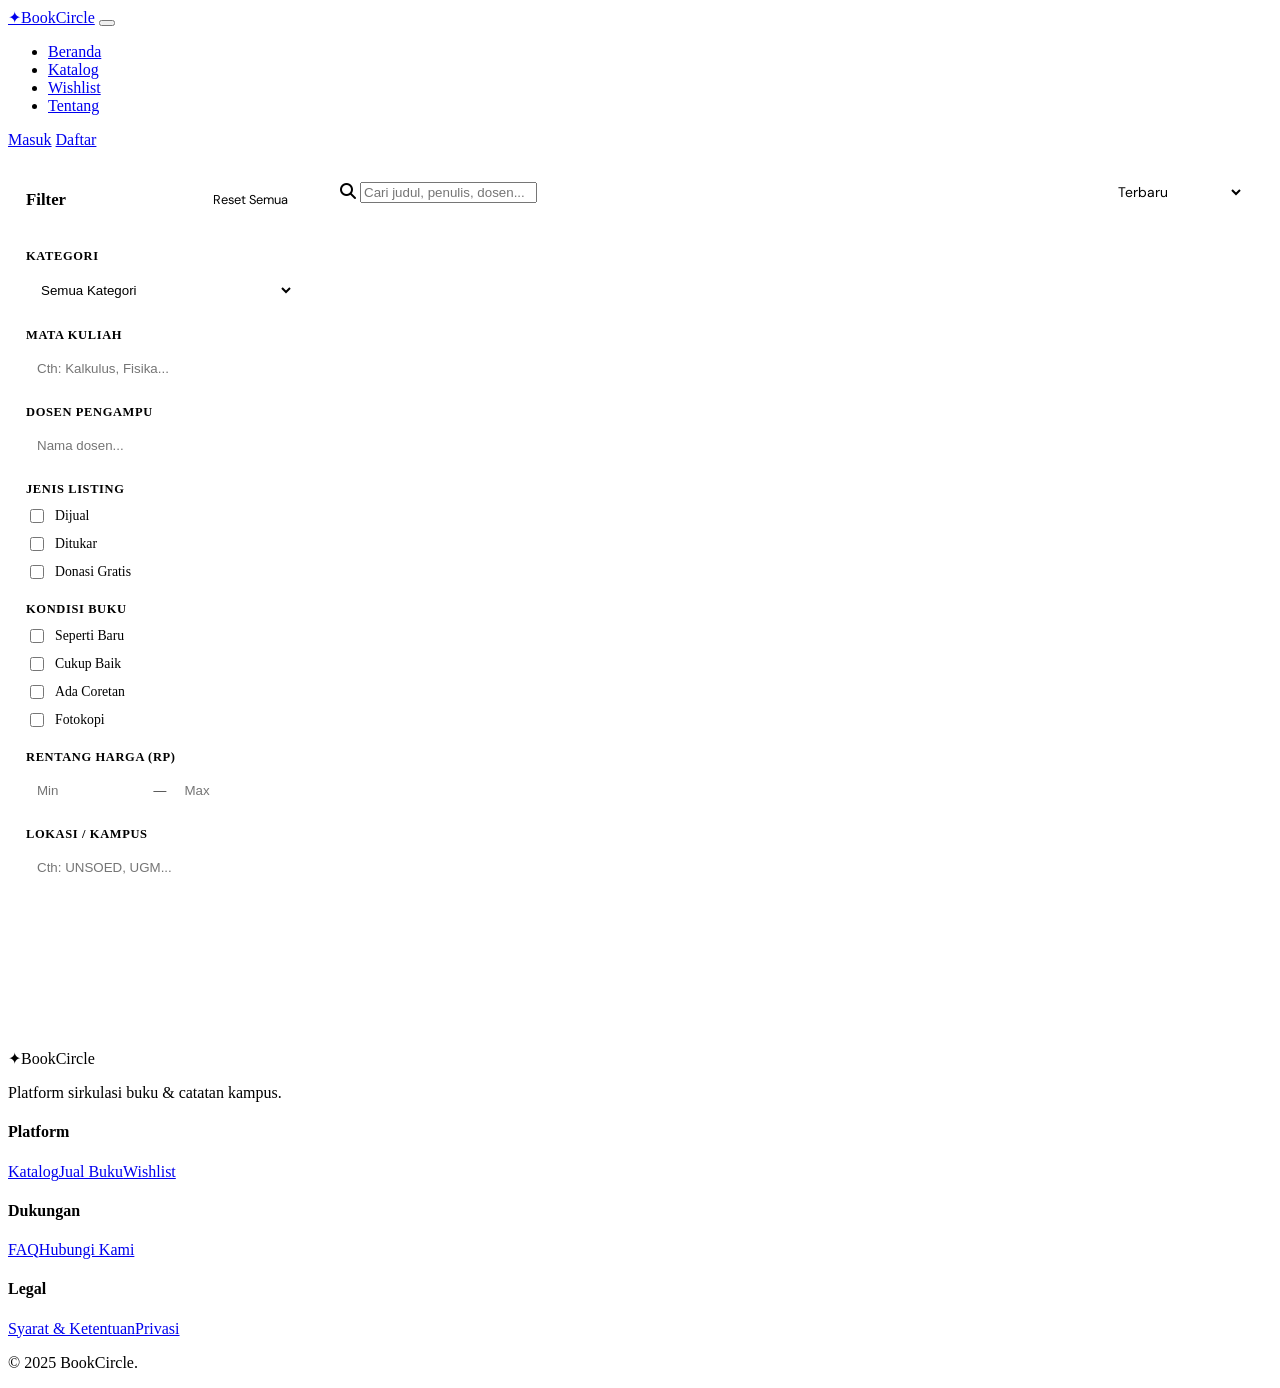
==== pages/catalog.html @ f992b69c "change to BookCircle" ====
<!DOCTYPE html>
    <html lang="id">
    <head>
    <meta charset="UTF-8"/>
    <meta name="viewport" content="width=device-width, initial-scale=1.0"/>
    <title>Katalog Buku — BookCircle</title>
    <link rel="stylesheet" href="../css/global.css"/>
    <link href="https://fonts.googleapis.com/css2?family=Playfair+Display:ital,wght@0,400;0,700;0,900;1,400&family=DM+Sans:opsz,wght@9..40,300;9..40,400;9..40,500;9..40,600&display=swap" rel="stylesheet"/>
    <link rel="stylesheet" href="https://cdnjs.cloudflare.com/ajax/libs/font-awesome/6.5.0/css/all.min.css"/>
    <style>
        .catalog-layout{display:flex;padding-top:var(--nav-h);min-height:100vh}
        .filter-col{
        width:268px;min-width:268px;
        background:var(--snow);border-right:1.5px solid var(--border);
        padding:24px 18px;position:sticky;top:var(--nav-h);
        height:calc(100vh - var(--nav-h));overflow-y:auto;
        transition:var(--ease);
        }
        .filter-col::-webkit-scrollbar{width:4px}
        .filter-col::-webkit-scrollbar-thumb{background:var(--almond-md);border-radius:2px}
        .fh{display:flex;justify-content:space-between;align-items:center;margin-bottom:22px}
        .fh h3{font-size:1.05rem}
        .fh button{font-size:.8rem;color:var(--taupe);background:none;border:none;cursor:pointer;font-family:'DM Sans',sans-serif}
        .fh button:hover{color:var(--coffee)}
        .fg-filter{margin-bottom:20px}
        .fg-filter>label{display:block;font-size:.78rem;font-weight:700;color:var(--text2);text-transform:uppercase;letter-spacing:.05em;margin-bottom:9px}
        .fg-filter select,.fg-filter input[type=text],.fg-filter input[type=number]{
        width:100%;padding:9px 11px;
        border:1.5px solid var(--border);border-radius:8px;
        background:var(--snow);color:var(--text1);outline:none;transition:var(--ease);
        }
        .fg-filter select:focus,.fg-filter input:focus{border-color:var(--coffee)}
        .chk-list{display:flex;flex-direction:column;gap:8px}
        .chk-list label{
        display:flex;align-items:center;gap:8px;
        font-size:.86rem;color:var(--text2);cursor:pointer;
        }
        .chk-list input[type=checkbox]{accent-color:var(--coffee);width:14px;height:14px}
        .price-row{display:flex;gap:7px;align-items:center}
        .price-row input{flex:1}
        .price-row span{color:var(--taupe);font-size:.8rem}

        .catalog-main{flex:1;padding:24px 28px 60px}
        .topbar{display:flex;gap:10px;align-items:center;margin-bottom:18px;flex-wrap:wrap}
        .topbar .searchbar{flex:1;min-width:180px}
        .topbar select{
        padding:9px 13px;border:1.5px solid var(--border);border-radius:9px;
        background:var(--snow);font-family:'DM Sans',sans-serif;font-size:.87rem;
        color:var(--text1);cursor:pointer;outline:none;
        }
        .filter-toggle-btn{
        display:none;padding:9px 14px;border:1.5px solid var(--border);
        border-radius:9px;background:var(--snow);cursor:pointer;color:var(--coffee);
        font-size:.88rem;font-family:'DM Sans',sans-serif;display:none;align-items:center;gap:6px;
        }
        .res-info{font-size:.83rem;color:var(--taupe);margin-bottom:14px}
        .pagination{display:flex;justify-content:center;gap:6px;margin-top:36px;flex-wrap:wrap}
        .pagination button{
        width:36px;height:36px;border-radius:7px;
        border:1.5px solid var(--border);background:var(--snow);
        color:var(--text2);cursor:pointer;font-size:.88rem;transition:var(--ease);
        font-family:'DM Sans',sans-serif;
        }
        .pagination button.active,.pagination button:hover{background:var(--coffee);color:var(--snow);border-color:var(--coffee)}

        @media(max-width:900px){
        .filter-col{
            display:none;position:fixed;z-index:800;top:var(--nav-h);
            height:calc(100vh - var(--nav-h));box-shadow:var(--sh-xl);
        }
        .filter-col.open{display:block}
        .filter-toggle-btn{display:flex!important}
        .catalog-main{padding:16px}
        }
    </style>
    </head>
    <body>
    <nav class="navbar" id="navbar">
    <div class="nav-inner">
        <a class="nav-logo" href="../index.html"><span class="logo-star">✦</span>BookCircle</a>
        <button class="hamburger" id="hamburger"><span></span><span></span><span></span></button>
        <ul class="nav-links" id="navLinks">
        <li><a href="../index.html">Beranda</a></li>
        <li><a href="catalog.html" class="active">Katalog</a></li>
        <li><a href="wishlist.html">Wishlist</a></li>
        <li><a href="about.html">Tentang</a></li>
        </ul>
        <div class="nav-right" id="navRight"></div>
    </div>
    </nav>

    <div class="catalog-layout">
    <!-- FILTER SIDEBAR -->
    <aside class="filter-col" id="filterCol">
        <div class="fh">
        <h3>Filter</h3>
        <button onclick="resetFilters()">Reset Semua</button>
        </div>

        <div class="fg-filter">
        <label>Kategori</label>
        <select id="fCat" onchange="applyFilters()">
            <option value="">Semua Kategori</option>
            <option>Teknik & Sains</option>
            <option>Ekonomi & Bisnis</option>
            <option>Hukum</option>
            <option>Kedokteran</option>
            <option>Bahasa & Sastra</option>
            <option>Catatan Kuliah</option>
            <option>Psikologi</option>
            <option>Pertanian</option>
        </select>
        </div>

        <div class="fg-filter">
        <label>Mata Kuliah</label>
        <input type="text" id="fCourse" placeholder="Cth: Kalkulus, Fisika..." oninput="applyFilters()"/>
        </div>

        <div class="fg-filter">
        <label>Dosen Pengampu</label>
        <input type="text" id="fLecturer" placeholder="Nama dosen..." oninput="applyFilters()"/>
        </div>

        <div class="fg-filter">
        <label>Jenis Listing</label>
        <div class="chk-list">
            <label><input type="checkbox" id="cJual" value="Dijual" onchange="applyFilters()"/> Dijual</label>
            <label><input type="checkbox" id="cTukar" value="Ditukar" onchange="applyFilters()"/> Ditukar</label>
            <label><input type="checkbox" id="cDonasi" value="Donasi" onchange="applyFilters()"/> Donasi Gratis</label>
        </div>
        </div>

        <div class="fg-filter">
        <label>Kondisi Buku</label>
        <div class="chk-list">
            <label><input type="checkbox" id="cBaru" value="Seperti Baru" onchange="applyFilters()"/> Seperti Baru</label>
            <label><input type="checkbox" id="cBaik" value="Cukup Baik" onchange="applyFilters()"/> Cukup Baik</label>
            <label><input type="checkbox" id="cCoretan" value="Ada Coretan" onchange="applyFilters()"/> Ada Coretan</label>
            <label><input type="checkbox" id="cFoto" value="Fotokopi" onchange="applyFilters()"/> Fotokopi</label>
        </div>
        </div>

        <div class="fg-filter">
        <label>Rentang Harga (Rp)</label>
        <div class="price-row">
            <input type="number" id="fPMin" placeholder="Min" oninput="applyFilters()"/>
            <span>—</span>
            <input type="number" id="fPMax" placeholder="Max" oninput="applyFilters()"/>
        </div>
        </div>

        <div class="fg-filter">
        <label>Lokasi / Kampus</label>
        <input type="text" id="fLoc" placeholder="Cth: UNSOED, UGM..." oninput="applyFilters()"/>
        </div>
    </aside>

    <!-- MAIN -->
    <main class="catalog-main">
        <div class="topbar">
        <div class="searchbar">
            <i class="fa fa-search"></i>
            <input type="text" id="fSearch" placeholder="Cari judul, penulis, dosen..." oninput="applyFilters()"/>
        </div>
        <select id="fSort" onchange="applyFilters()">
            <option value="newest">Terbaru</option>
            <option value="price-asc">Harga ↑</option>
            <option value="price-desc">Harga ↓</option>
            <option value="condition">Kondisi Terbaik</option>
        </select>
        <button class="filter-toggle-btn" id="filterToggleBtn" onclick="toggleFilter()">
            <i class="fa fa-sliders-h"></i> Filter
        </button>
        </div>
        <div class="res-info" id="resInfo"></div>
        <div class="book-grid" id="bookGrid"></div>
        <div class="pagination" id="pgn"></div>
    </main>
    </div>

    <!-- Footer -->
    <footer class="footer">
    <div class="foot-grid">
        <div class="foot-brand"><div class="nav-logo"><span class="logo-star">✦</span>BookCircle</div><p>Platform sirkulasi buku & catatan kampus.</p></div>
        <div class="foot-col"><h4>Platform</h4><a href="catalog.html">Katalog</a><a href="sell.html">Jual Buku</a><a href="wishlist.html">Wishlist</a></div>
        <div class="foot-col"><h4>Dukungan</h4><a href="#">FAQ</a><a href="#">Hubungi Kami</a></div>
        <div class="foot-col"><h4>Legal</h4><a href="#">Syarat & Ketentuan</a><a href="#">Privasi</a></div>
    </div>
    <div class="foot-bottom"><p>© 2025 BookCircle.</p></div>
    </footer>

    <script src="../js/data.js"></script>
    <script src="../js/auth.js"></script>
    <script src="../js/main.js"></script>
    <script>
    let filtered = [];
    let curPage = 1;
    const PER = 12;

    function applyFilters() {
        const q       = document.getElementById('fSearch').value.toLowerCase();
        const cat     = document.getElementById('fCat').value;
        const course  = document.getElementById('fCourse').value.toLowerCase();
        const lec     = document.getElementById('fLecturer').value.toLowerCase();
        const loc     = document.getElementById('fLoc').value.toLowerCase();
        const pMin    = parseFloat(document.getElementById('fPMin').value) || 0;
        const pMax    = parseFloat(document.getElementById('fPMax').value) || Infinity;
        const sort    = document.getElementById('fSort').value;

        const chkTypes = ['cJual','cTukar','cDonasi'].filter(id=>document.getElementById(id).checked).map(id=>document.getElementById(id).value);
        const chkConds = ['cBaru','cBaik','cCoretan','cFoto'].filter(id=>document.getElementById(id).checked).map(id=>document.getElementById(id).value);

        const all = getBooksFromStorage();
        filtered = all.filter(b => {
        const matchQ    = !q || [b.title,b.author,b.course,b.lecturer,b.location].some(s=>(s||'').toLowerCase().includes(q));
        const matchCat  = !cat || b.category === cat;
        const matchCourse = !course || (b.course||'').toLowerCase().includes(course);
        const matchLec  = !lec || (b.lecturer||'').toLowerCase().includes(lec);
        const matchLoc  = !loc || (b.location||'').toLowerCase().includes(loc);
        const matchType = !chkTypes.length || chkTypes.includes(b.type);
        const matchCond = !chkConds.length || chkConds.includes(b.condition);
        const matchP    = b.type !== 'Dijual' || (b.price >= pMin && b.price <= pMax);
        return matchQ && matchCat && matchCourse && matchLec && matchLoc && matchType && matchCond && matchP;
        });

        const condOrder = {'Seperti Baru':1,'Cukup Baik':2,'Ada Coretan':3,'Fotokopi':4};
        if (sort==='price-asc') filtered.sort((a,b)=>a.price-b.price);
        else if (sort==='price-desc') filtered.sort((a,b)=>b.price-a.price);
        else if (sort==='condition') filtered.sort((a,b)=>(condOrder[a.condition]||5)-(condOrder[b.condition]||5));
        else filtered.sort((a,b)=>b.id-a.id);

        curPage = 1;
        renderPage();
    }

    function renderPage() {
        const grid = document.getElementById('bookGrid');
        const info = document.getElementById('resInfo');
        const pgn  = document.getElementById('pgn');
        const start = (curPage-1)*PER;
        const slice = filtered.slice(start, start+PER);

        info.textContent = `Menampilkan ${slice.length} dari ${filtered.length} buku`;

        if (!slice.length) {
        grid.innerHTML = `<div class="empty" style="grid-column:1/-1"><i class="fa fa-search"></i><p>Tidak ada buku yang cocok dengan filter kamu.</p></div>`;
        } else {
        grid.innerHTML = slice.map(bookCardHTML).join('');
        }

        const pages = Math.ceil(filtered.length / PER);
        pgn.innerHTML = Array.from({length:pages},(_,i)=>
        `<button class="${i+1===curPage?'active':''}" onclick="goPage(${i+1})">${i+1}</button>`
        ).join('');
    }

    function goPage(n) {
        curPage = n;
        renderPage();
        window.scrollTo({top:0,behavior:'smooth'});
    }

    function resetFilters() {
        ['fCat','fSort'].forEach(id=>document.getElementById(id).value=id==='fSort'?'newest':'');
        ['fSearch','fCourse','fLecturer','fLoc','fPMin','fPMax'].forEach(id=>document.getElementById(id).value='');
        ['cJual','cTukar','cDonasi','cBaru','cBaik','cCoretan','cFoto'].forEach(id=>document.getElementById(id).checked=false);
        applyFilters();
    }

    function toggleFilter() {
        document.getElementById('filterCol').classList.toggle('open');
    }

    // Read URL params
    window.addEventListener('DOMContentLoaded', () => {
        const p = new URLSearchParams(window.location.search);
        if (p.get('q')) document.getElementById('fSearch').value = p.get('q');
        if (p.get('cat')) document.getElementById('fCat').value = p.get('cat');
        applyFilters();
    });
    </script>
    </body>
    </html>
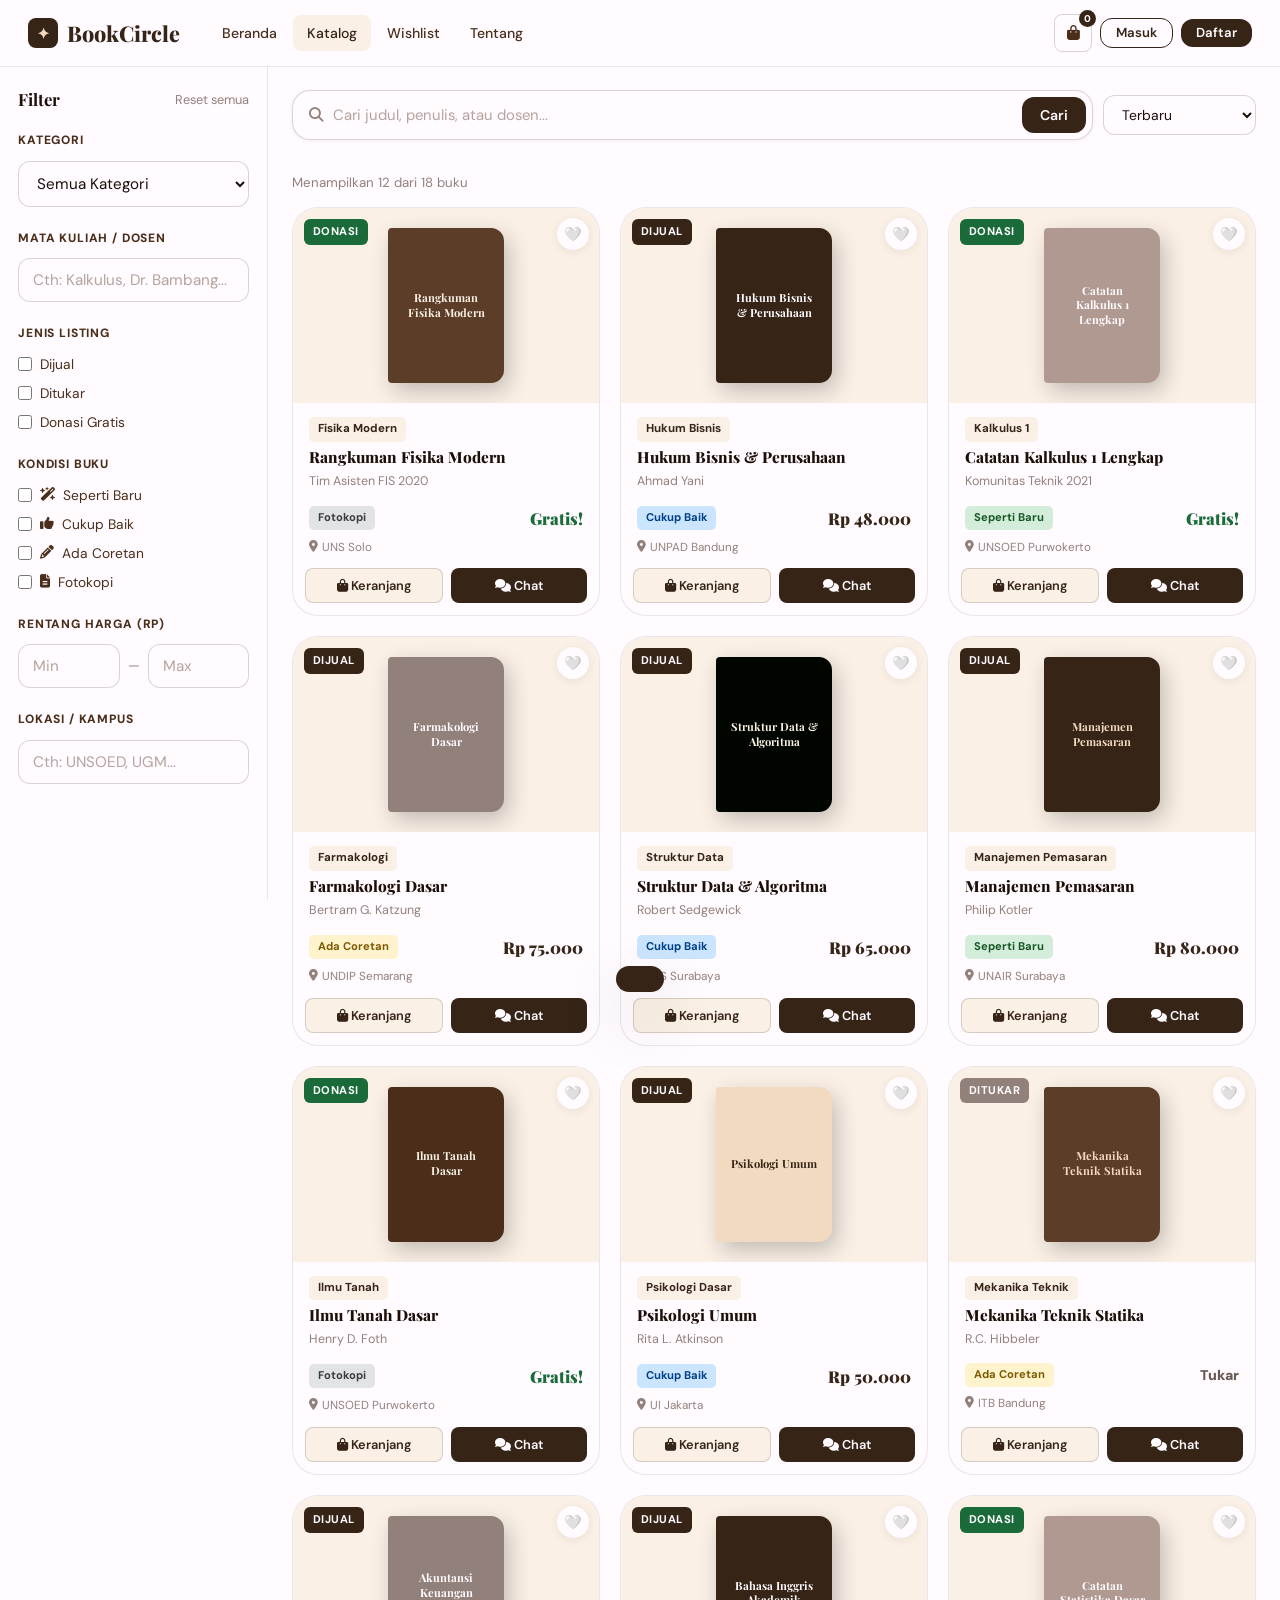
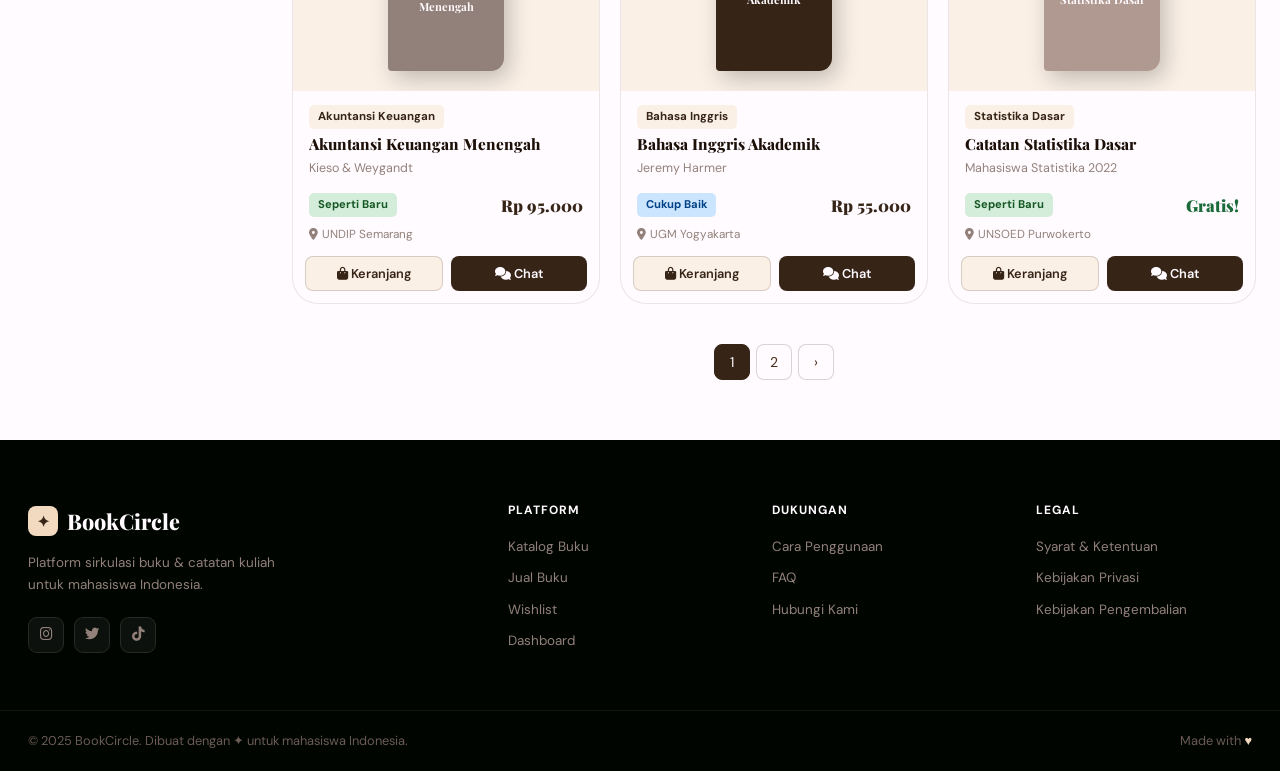
==== commit f6023b04: "ubah filter kategori menjadi icon" ====
--- a/pages/catalog.html
+++ b/pages/catalog.html
@@ -4,281 +4,286 @@
     <meta charset="UTF-8"/>
     <meta name="viewport" content="width=device-width, initial-scale=1.0"/>
     <title>Katalog Buku — BookCircle</title>
-    <link rel="stylesheet" href="../css/global.css"/>
-    <link href="https://fonts.googleapis.com/css2?family=Playfair+Display:ital,wght@0,400;0,700;0,900;1,400&family=DM+Sans:opsz,wght@9..40,300;9..40,400;9..40,500;9..40,600&display=swap" rel="stylesheet"/>
+    <link rel="preconnect" href="https://fonts.googleapis.com"/>
+    <link href="https://fonts.googleapis.com/css2?family=Playfair+Display:ital,wght@0,400;0,700;0,900;1,400&family=DM+Sans:wght@300;400;500;600;700&display=swap" rel="stylesheet"/>
     <link rel="stylesheet" href="https://cdnjs.cloudflare.com/ajax/libs/font-awesome/6.5.0/css/all.min.css"/>
+    <link rel="stylesheet" href="../css/main.css"/>
+    <link rel="stylesheet" href="../css/components.css"/>
+    <link rel="stylesheet" href="../css/pages.css"/>
     <style>
-        .catalog-layout{display:flex;padding-top:var(--nav-h);min-height:100vh}
-        .filter-col{
-        width:268px;min-width:268px;
-        background:var(--snow);border-right:1.5px solid var(--border);
-        padding:24px 18px;position:sticky;top:var(--nav-h);
-        height:calc(100vh - var(--nav-h));overflow-y:auto;
-        transition:var(--ease);
-        }
-        .filter-col::-webkit-scrollbar{width:4px}
-        .filter-col::-webkit-scrollbar-thumb{background:var(--almond-md);border-radius:2px}
-        .fh{display:flex;justify-content:space-between;align-items:center;margin-bottom:22px}
-        .fh h3{font-size:1.05rem}
-        .fh button{font-size:.8rem;color:var(--taupe);background:none;border:none;cursor:pointer;font-family:'DM Sans',sans-serif}
-        .fh button:hover{color:var(--coffee)}
-        .fg-filter{margin-bottom:20px}
-        .fg-filter>label{display:block;font-size:.78rem;font-weight:700;color:var(--text2);text-transform:uppercase;letter-spacing:.05em;margin-bottom:9px}
-        .fg-filter select,.fg-filter input[type=text],.fg-filter input[type=number]{
-        width:100%;padding:9px 11px;
-        border:1.5px solid var(--border);border-radius:8px;
-        background:var(--snow);color:var(--text1);outline:none;transition:var(--ease);
-        }
-        .fg-filter select:focus,.fg-filter input:focus{border-color:var(--coffee)}
-        .chk-list{display:flex;flex-direction:column;gap:8px}
-        .chk-list label{
-        display:flex;align-items:center;gap:8px;
-        font-size:.86rem;color:var(--text2);cursor:pointer;
-        }
-        .chk-list input[type=checkbox]{accent-color:var(--coffee);width:14px;height:14px}
-        .price-row{display:flex;gap:7px;align-items:center}
-        .price-row input{flex:1}
-        .price-row span{color:var(--taupe);font-size:.8rem}
-
-        .catalog-main{flex:1;padding:24px 28px 60px}
-        .topbar{display:flex;gap:10px;align-items:center;margin-bottom:18px;flex-wrap:wrap}
-        .topbar .searchbar{flex:1;min-width:180px}
-        .topbar select{
-        padding:9px 13px;border:1.5px solid var(--border);border-radius:9px;
-        background:var(--snow);font-family:'DM Sans',sans-serif;font-size:.87rem;
-        color:var(--text1);cursor:pointer;outline:none;
-        }
-        .filter-toggle-btn{
-        display:none;padding:9px 14px;border:1.5px solid var(--border);
-        border-radius:9px;background:var(--snow);cursor:pointer;color:var(--coffee);
-        font-size:.88rem;font-family:'DM Sans',sans-serif;display:none;align-items:center;gap:6px;
-        }
-        .res-info{font-size:.83rem;color:var(--taupe);margin-bottom:14px}
-        .pagination{display:flex;justify-content:center;gap:6px;margin-top:36px;flex-wrap:wrap}
-        .pagination button{
-        width:36px;height:36px;border-radius:7px;
-        border:1.5px solid var(--border);background:var(--snow);
-        color:var(--text2);cursor:pointer;font-size:.88rem;transition:var(--ease);
-        font-family:'DM Sans',sans-serif;
-        }
-        .pagination button.active,.pagination button:hover{background:var(--coffee);color:var(--snow);border-color:var(--coffee)}
-
-        @media(max-width:900px){
-        .filter-col{
-            display:none;position:fixed;z-index:800;top:var(--nav-h);
-            height:calc(100vh - var(--nav-h));box-shadow:var(--sh-xl);
-        }
-        .filter-col.open{display:block}
-        .filter-toggle-btn{display:flex!important}
-        .catalog-main{padding:16px}
-        }
+        body { background: var(--snow); }
     </style>
     </head>
     <body>
-    <nav class="navbar" id="navbar">
-    <div class="nav-inner">
-        <a class="nav-logo" href="../index.html"><span class="logo-star">✦</span>BookCircle</a>
-        <button class="hamburger" id="hamburger"><span></span><span></span><span></span></button>
-        <ul class="nav-links" id="navLinks">
-        <li><a href="../index.html">Beranda</a></li>
-        <li><a href="catalog.html" class="active">Katalog</a></li>
-        <li><a href="wishlist.html">Wishlist</a></li>
-        <li><a href="about.html">Tentang</a></li>
-        </ul>
-        <div class="nav-right" id="navRight"></div>
-    </div>
-    </nav>
+
+    <div id="navbarMount"></div>
 
     <div class="catalog-layout">
-    <!-- FILTER SIDEBAR -->
-    <aside class="filter-col" id="filterCol">
-        <div class="fh">
+
+    <!-- ===== FILTER SIDEBAR ===== -->
+    <aside class="filter-panel" id="filterPanel">
+        <div class="filter-panel-head">
         <h3>Filter</h3>
-        <button onclick="resetFilters()">Reset Semua</button>
-        </div>
-
-        <div class="fg-filter">
-        <label>Kategori</label>
-        <select id="fCat" onchange="applyFilters()">
+        <button class="filter-reset" onclick="resetFilters()">Reset semua</button>
+        </div>
+
+        <!-- Kategori -->
+        <div class="filter-section">
+        <span class="filter-section-label">Kategori</span>
+        <select class="form-control" id="fCategory" onchange="applyFilters()">
             <option value="">Semua Kategori</option>
-            <option>Teknik & Sains</option>
-            <option>Ekonomi & Bisnis</option>
+            <option>Teknik &amp; Sains</option>
+            <option>Ekonomi &amp; Bisnis</option>
             <option>Hukum</option>
             <option>Kedokteran</option>
-            <option>Bahasa & Sastra</option>
+            <option>Bahasa &amp; Sastra</option>
             <option>Catatan Kuliah</option>
             <option>Psikologi</option>
             <option>Pertanian</option>
         </select>
         </div>
 
-        <div class="fg-filter">
-        <label>Mata Kuliah</label>
-        <input type="text" id="fCourse" placeholder="Cth: Kalkulus, Fisika..." oninput="applyFilters()"/>
-        </div>
-
-        <div class="fg-filter">
-        <label>Dosen Pengampu</label>
-        <input type="text" id="fLecturer" placeholder="Nama dosen..." oninput="applyFilters()"/>
-        </div>
-
-        <div class="fg-filter">
-        <label>Jenis Listing</label>
-        <div class="chk-list">
-            <label><input type="checkbox" id="cJual" value="Dijual" onchange="applyFilters()"/> Dijual</label>
-            <label><input type="checkbox" id="cTukar" value="Ditukar" onchange="applyFilters()"/> Ditukar</label>
-            <label><input type="checkbox" id="cDonasi" value="Donasi" onchange="applyFilters()"/> Donasi Gratis</label>
-        </div>
-        </div>
-
-        <div class="fg-filter">
-        <label>Kondisi Buku</label>
-        <div class="chk-list">
-            <label><input type="checkbox" id="cBaru" value="Seperti Baru" onchange="applyFilters()"/> Seperti Baru</label>
-            <label><input type="checkbox" id="cBaik" value="Cukup Baik" onchange="applyFilters()"/> Cukup Baik</label>
-            <label><input type="checkbox" id="cCoretan" value="Ada Coretan" onchange="applyFilters()"/> Ada Coretan</label>
-            <label><input type="checkbox" id="cFoto" value="Fotokopi" onchange="applyFilters()"/> Fotokopi</label>
-        </div>
-        </div>
-
-        <div class="fg-filter">
-        <label>Rentang Harga (Rp)</label>
-        <div class="price-row">
-            <input type="number" id="fPMin" placeholder="Min" oninput="applyFilters()"/>
+        <!-- Mata Kuliah / Dosen -->
+        <div class="filter-section">
+        <span class="filter-section-label">Mata Kuliah / Dosen</span>
+        <input type="text" class="form-control" id="fCourse"
+            placeholder="Cth: Kalkulus, Dr. Bambang..."
+            oninput="applyFilters()"/>
+        </div>
+
+        <!-- Jenis Listing -->
+        <div class="filter-section">
+        <span class="filter-section-label">Jenis Listing</span>
+        <div class="filter-check-list">
+            <label class="filter-check"><input type="checkbox" id="fcJual"    onchange="applyFilters()"/> Dijual</label>
+            <label class="filter-check"><input type="checkbox" id="fcTukar"   onchange="applyFilters()"/> Ditukar</label>
+            <label class="filter-check"><input type="checkbox" id="fcDonasi"  onchange="applyFilters()"/> Donasi Gratis</label>
+        </div>
+        </div>
+
+        <!-- Kondisi -->
+        <div class="filter-section">
+        <span class="filter-section-label">Kondisi Buku</span>
+        <div class="filter-check-list">
+            <label class="filter-check"><input type="checkbox" id="fcBaru"/> <i class="fa-solid fa-wand-magic-sparkles"></i> Seperti Baru</label>
+            <label class="filter-check"><input type="checkbox" id="fcBaik"/> <i class="fa-solid fa-thumbs-up"></i> Cukup Baik</label>
+            <label class="filter-check"><input type="checkbox" id="fcCoretan"/> <i class="fa-solid fa-pencil"></i> Ada Coretan</label>
+            <label class="filter-check"><input type="checkbox" id="fcFotokopi"/> <i class="fa-solid fa-file-lines"></i> Fotokopi</label>
+        </div>
+        </div>
+
+        <!-- Rentang Harga -->
+        <div class="filter-section">
+        <span class="filter-section-label">Rentang Harga (Rp)</span>
+        <div class="price-range-row">
+            <input type="number" class="form-control" id="fPriceMin" placeholder="Min" oninput="applyFilters()"/>
             <span>—</span>
-            <input type="number" id="fPMax" placeholder="Max" oninput="applyFilters()"/>
-        </div>
-        </div>
-
-        <div class="fg-filter">
-        <label>Lokasi / Kampus</label>
-        <input type="text" id="fLoc" placeholder="Cth: UNSOED, UGM..." oninput="applyFilters()"/>
+            <input type="number" class="form-control" id="fPriceMax" placeholder="Max" oninput="applyFilters()"/>
+        </div>
+        </div>
+
+        <!-- Lokasi / Kampus -->
+        <div class="filter-section">
+        <span class="filter-section-label">Lokasi / Kampus</span>
+        <input type="text" class="form-control" id="fLocation"
+            placeholder="Cth: UNSOED, UGM..."
+            oninput="applyFilters()"/>
         </div>
     </aside>
 
-    <!-- MAIN -->
+    <!-- ===== CATALOG MAIN ===== -->
     <main class="catalog-main">
-        <div class="topbar">
-        <div class="searchbar">
+        <div class="catalog-topbar">
+        <div class="search-bar" style="flex:1;min-width:180px">
             <i class="fa fa-search"></i>
-            <input type="text" id="fSearch" placeholder="Cari judul, penulis, dosen..." oninput="applyFilters()"/>
-        </div>
-        <select id="fSort" onchange="applyFilters()">
+            <input type="text" id="fSearch"
+            placeholder="Cari judul, penulis, atau dosen..."
+            oninput="applyFilters()"/>
+            <button class="search-btn" onclick="applyFilters()">Cari</button>
+        </div>
+        <div class="catalog-sort">
+            <select id="fSort" onchange="applyFilters()">
             <option value="newest">Terbaru</option>
-            <option value="price-asc">Harga ↑</option>
-            <option value="price-desc">Harga ↓</option>
-            <option value="condition">Kondisi Terbaik</option>
-        </select>
-        <button class="filter-toggle-btn" id="filterToggleBtn" onclick="toggleFilter()">
-            <i class="fa fa-sliders-h"></i> Filter
+            <option value="price-asc">Harga Terendah</option>
+            <option value="price-desc">Harga Tertinggi</option>
+            <option value="cond">Kondisi Terbaik</option>
+            <option value="alpha">A–Z</option>
+            </select>
+        </div>
+        <button class="filter-toggle-btn" id="filterToggleBtn" onclick="toggleFilter()" title="Filter">
+            <i class="fa fa-sliders-h"></i>
         </button>
         </div>
-        <div class="res-info" id="resInfo"></div>
-        <div class="book-grid" id="bookGrid"></div>
-        <div class="pagination" id="pgn"></div>
+
+        <!-- Active filter chips -->
+        <div class="active-filters" id="activeFilterChips"></div>
+
+        <p class="results-count" id="resultsCount"></p>
+
+        <div class="books-grid" id="catalogGrid"></div>
+
+        <div class="pagination" id="pagination"></div>
     </main>
     </div>
 
-    <!-- Footer -->
-    <footer class="footer">
-    <div class="foot-grid">
-        <div class="foot-brand"><div class="nav-logo"><span class="logo-star">✦</span>BookCircle</div><p>Platform sirkulasi buku & catatan kampus.</p></div>
-        <div class="foot-col"><h4>Platform</h4><a href="catalog.html">Katalog</a><a href="sell.html">Jual Buku</a><a href="wishlist.html">Wishlist</a></div>
-        <div class="foot-col"><h4>Dukungan</h4><a href="#">FAQ</a><a href="#">Hubungi Kami</a></div>
-        <div class="foot-col"><h4>Legal</h4><a href="#">Syarat & Ketentuan</a><a href="#">Privasi</a></div>
-    </div>
-    <div class="foot-bottom"><p>© 2025 BookCircle.</p></div>
-    </footer>
+    <div id="footerMount"></div>
 
     <script src="../js/data.js"></script>
     <script src="../js/auth.js"></script>
-    <script src="../js/main.js"></script>
+    <script src="../js/app.js"></script>
     <script>
-    let filtered = [];
-    let curPage = 1;
-    const PER = 12;
-
+    /* ===== MOUNT NAVBAR & FOOTER ===== */
+    document.getElementById('navbarMount').innerHTML = buildNavbar('catalog', '../');
+    document.getElementById('footerMount').innerHTML = buildFooter('../');
+
+    /* ===== PAGINATION STATE ===== */
+    let currentPage   = 1;
+    const PER_PAGE    = 12;
+    let filteredBooks = [...AppState.books];
+
+    /* ===== READ URL PARAMS (from search / category links) ===== */
+    window.addEventListener('DOMContentLoaded', () => {
+    const p   = new URLSearchParams(window.location.search);
+    const q   = p.get('q')   || '';
+    const cat = p.get('cat') || '';
+    if (q)   document.getElementById('fSearch').value   = q;
+    if (cat) document.getElementById('fCategory').value = cat;
+    applyFilters();
+    });
+
+    /* ===== FILTER LOGIC ===== */
     function applyFilters() {
-        const q       = document.getElementById('fSearch').value.toLowerCase();
-        const cat     = document.getElementById('fCat').value;
-        const course  = document.getElementById('fCourse').value.toLowerCase();
-        const lec     = document.getElementById('fLecturer').value.toLowerCase();
-        const loc     = document.getElementById('fLoc').value.toLowerCase();
-        const pMin    = parseFloat(document.getElementById('fPMin').value) || 0;
-        const pMax    = parseFloat(document.getElementById('fPMax').value) || Infinity;
-        const sort    = document.getElementById('fSort').value;
-
-        const chkTypes = ['cJual','cTukar','cDonasi'].filter(id=>document.getElementById(id).checked).map(id=>document.getElementById(id).value);
-        const chkConds = ['cBaru','cBaik','cCoretan','cFoto'].filter(id=>document.getElementById(id).checked).map(id=>document.getElementById(id).value);
-
-        const all = getBooksFromStorage();
-        filtered = all.filter(b => {
-        const matchQ    = !q || [b.title,b.author,b.course,b.lecturer,b.location].some(s=>(s||'').toLowerCase().includes(q));
-        const matchCat  = !cat || b.category === cat;
-        const matchCourse = !course || (b.course||'').toLowerCase().includes(course);
-        const matchLec  = !lec || (b.lecturer||'').toLowerCase().includes(lec);
-        const matchLoc  = !loc || (b.location||'').toLowerCase().includes(loc);
-        const matchType = !chkTypes.length || chkTypes.includes(b.type);
-        const matchCond = !chkConds.length || chkConds.includes(b.condition);
-        const matchP    = b.type !== 'Dijual' || (b.price >= pMin && b.price <= pMax);
-        return matchQ && matchCat && matchCourse && matchLec && matchLoc && matchType && matchCond && matchP;
-        });
-
-        const condOrder = {'Seperti Baru':1,'Cukup Baik':2,'Ada Coretan':3,'Fotokopi':4};
-        if (sort==='price-asc') filtered.sort((a,b)=>a.price-b.price);
-        else if (sort==='price-desc') filtered.sort((a,b)=>b.price-a.price);
-        else if (sort==='condition') filtered.sort((a,b)=>(condOrder[a.condition]||5)-(condOrder[b.condition]||5));
-        else filtered.sort((a,b)=>b.id-a.id);
-
-        curPage = 1;
-        renderPage();
+    const q        = document.getElementById('fSearch').value.toLowerCase().trim();
+    const cat      = document.getElementById('fCategory').value;
+    const course   = document.getElementById('fCourse').value.toLowerCase().trim();
+    const loc      = document.getElementById('fLocation').value.toLowerCase().trim();
+    const pMin     = parseInt(document.getElementById('fPriceMin').value) || 0;
+    const pMax     = parseInt(document.getElementById('fPriceMax').value) || Infinity;
+    const sort     = document.getElementById('fSort').value;
+
+    const types = [];
+    if (document.getElementById('fcJual').checked)   types.push('Dijual');
+    if (document.getElementById('fcTukar').checked)  types.push('Ditukar');
+    if (document.getElementById('fcDonasi').checked) types.push('Donasi');
+
+    const conds = [];
+    if (document.getElementById('fcBaru').checked)     conds.push('Seperti Baru');
+    if (document.getElementById('fcBaik').checked)     conds.push('Cukup Baik');
+    if (document.getElementById('fcCoretan').checked)  conds.push('Ada Coretan');
+    if (document.getElementById('fcFotokopi').checked) conds.push('Fotokopi');
+
+    filteredBooks = AppState.books.filter(b => {
+        const matchQ   = !q || [b.title,b.author,b.course,b.lecturer].some(s => s.toLowerCase().includes(q));
+        const matchCat = !cat || b.category === cat;
+        const matchCrs = !course || b.course.toLowerCase().includes(course) || (b.lecturer||'').toLowerCase().includes(course);
+        const matchLoc = !loc  || b.location.toLowerCase().includes(loc);
+        const matchTyp = types.length === 0 || types.includes(b.type);
+        const matchCnd = conds.length === 0 || conds.includes(b.condition);
+        const matchP   = b.type !== 'Dijual' || (b.price >= pMin && b.price <= pMax);
+        return matchQ && matchCat && matchCrs && matchLoc && matchTyp && matchCnd && matchP;
+    });
+
+    /* Sort */
+    const condOrd = {'Seperti Baru':1,'Cukup Baik':2,'Ada Coretan':3,'Fotokopi':4};
+    if      (sort === 'price-asc')  filteredBooks.sort((a,b) => a.price - b.price);
+    else if (sort === 'price-desc') filteredBooks.sort((a,b) => b.price - a.price);
+    else if (sort === 'cond')       filteredBooks.sort((a,b) => (condOrd[a.condition]||5)-(condOrd[b.condition]||5));
+    else if (sort === 'alpha')      filteredBooks.sort((a,b) => a.title.localeCompare(b.title));
+    else                            filteredBooks.sort((a,b) => b.id - a.id);
+
+    currentPage = 1;
+    renderPage();
+    renderActiveChips();
     }
 
     function renderPage() {
-        const grid = document.getElementById('bookGrid');
-        const info = document.getElementById('resInfo');
-        const pgn  = document.getElementById('pgn');
-        const start = (curPage-1)*PER;
-        const slice = filtered.slice(start, start+PER);
-
-        info.textContent = `Menampilkan ${slice.length} dari ${filtered.length} buku`;
-
-        if (!slice.length) {
-        grid.innerHTML = `<div class="empty" style="grid-column:1/-1"><i class="fa fa-search"></i><p>Tidak ada buku yang cocok dengan filter kamu.</p></div>`;
-        } else {
-        grid.innerHTML = slice.map(bookCardHTML).join('');
+    const grid  = document.getElementById('catalogGrid');
+    const total = filteredBooks.length;
+    const start = (currentPage - 1) * PER_PAGE;
+    const slice = filteredBooks.slice(start, start + PER_PAGE);
+
+    document.getElementById('resultsCount').textContent =
+        `Menampilkan ${slice.length} dari ${total} buku`;
+
+    if (slice.length === 0) {
+        grid.innerHTML = `
+        <div class="empty-state" style="grid-column:1/-1">
+            <span class="empty-icon">🔍</span>
+            <p>Tidak ada buku yang cocok dengan filter kamu.</p>
+            <button class="btn-outline sm" onclick="resetFilters()">Reset Filter</button>
+        </div>`;
+    } else {
+        grid.innerHTML = slice.map(b => buildBookCard(b, '')).join('');
+    }
+
+    /* Pagination */
+    const totalPages = Math.ceil(total / PER_PAGE);
+    let pgHTML = '';
+    if (totalPages > 1) {
+        if (currentPage > 1) pgHTML += `<button class="page-btn" onclick="goPage(${currentPage-1})">‹</button>`;
+        for (let i = 1; i <= totalPages; i++) {
+        if (i === 1 || i === totalPages || Math.abs(i - currentPage) <= 1) {
+            pgHTML += `<button class="page-btn ${i===currentPage?'active':''}" onclick="goPage(${i})">${i}</button>`;
+        } else if (Math.abs(i - currentPage) === 2) {
+            pgHTML += `<button class="page-btn" disabled style="border:none;background:none">…</button>`;
         }
-
-        const pages = Math.ceil(filtered.length / PER);
-        pgn.innerHTML = Array.from({length:pages},(_,i)=>
-        `<button class="${i+1===curPage?'active':''}" onclick="goPage(${i+1})">${i+1}</button>`
-        ).join('');
+        }
+        if (currentPage < totalPages) pgHTML += `<button class="page-btn" onclick="goPage(${currentPage+1})">›</button>`;
+    }
+    document.getElementById('pagination').innerHTML = pgHTML;
     }
 
     function goPage(n) {
-        curPage = n;
-        renderPage();
-        window.scrollTo({top:0,behavior:'smooth'});
+    currentPage = n;
+    renderPage();
+    document.querySelector('.catalog-main').scrollTo({ top:0, behavior:'smooth' });
+    window.scrollTo({ top: 66, behavior:'smooth' });
     }
 
     function resetFilters() {
-        ['fCat','fSort'].forEach(id=>document.getElementById(id).value=id==='fSort'?'newest':'');
-        ['fSearch','fCourse','fLecturer','fLoc','fPMin','fPMax'].forEach(id=>document.getElementById(id).value='');
-        ['cJual','cTukar','cDonasi','cBaru','cBaik','cCoretan','cFoto'].forEach(id=>document.getElementById(id).checked=false);
-        applyFilters();
+    ['fSearch','fCourse','fLocation','fPriceMin','fPriceMax'].forEach(id => {
+        const el = document.getElementById(id);
+        if (el) el.value = '';
+    });
+    document.getElementById('fCategory').value = '';
+    document.getElementById('fSort').value     = 'newest';
+    ['fcJual','fcTukar','fcDonasi','fcBaru','fcBaik','fcCoretan','fcFotokopi'].forEach(id => {
+        const el = document.getElementById(id);
+        if (el) el.checked = false;
+    });
+    applyFilters();
+    }
+
+    function renderActiveChips() {
+    const chips = [];
+    const q   = document.getElementById('fSearch').value.trim();
+    const cat = document.getElementById('fCategory').value;
+    const crs = document.getElementById('fCourse').value.trim();
+    if (q)   chips.push({ label: `"${q}"`,       clear: () => { document.getElementById('fSearch').value=''; applyFilters(); } });
+    if (cat) chips.push({ label: cat,             clear: () => { document.getElementById('fCategory').value=''; applyFilters(); } });
+    if (crs) chips.push({ label: crs,             clear: () => { document.getElementById('fCourse').value=''; applyFilters(); } });
+
+    ['fcJual','fcTukar','fcDonasi'].forEach(id => {
+        if (document.getElementById(id)?.checked) {
+        const lbl = {fcJual:'Dijual',fcTukar:'Ditukar',fcDonasi:'Donasi'}[id];
+        chips.push({ label: lbl, clear: () => { document.getElementById(id).checked=false; applyFilters(); } });
+        }
+    });
+
+    const wrap = document.getElementById('activeFilterChips');
+    wrap.innerHTML = chips.map((c,i) =>
+        `<span class="filter-chip" onclick="clearChip(${i})">✕ ${c.label}</span>`
+    ).join('');
+    wrap._chips = chips;
+    }
+
+    function clearChip(i) {
+    document.getElementById('activeFilterChips')._chips[i]?.clear();
     }
 
     function toggleFilter() {
-        document.getElementById('filterCol').classList.toggle('open');
-    }
-
-    // Read URL params
-    window.addEventListener('DOMContentLoaded', () => {
-        const p = new URLSearchParams(window.location.search);
-        if (p.get('q')) document.getElementById('fSearch').value = p.get('q');
-        if (p.get('cat')) document.getElementById('fCat').value = p.get('cat');
-        applyFilters();
-    });
+    document.getElementById('filterPanel').classList.toggle('open');
+    }
     </script>
     </body>
-    </html>+    </html>
--- a/css/main.css
+++ b/css/main.css
@@ -0,0 +1,154 @@
+/* =====================================================
+   main.css — Variabel Global, Reset, Base Styles
+   BookCircle Platform
+   ===================================================== */
+
+/* ===== COLOR PALETTE (dari referensi) ===== */
+:root {
+  --snow:        #FFFBFF;
+  --almond:      #F1DABF;
+  --taupe:       #92817A;
+  --coffee:      #362417;
+  --black:       #000500;
+
+  /* Turunan warna */
+  --almond-light: #FAF0E6;
+  --almond-mid:   #E3C9A5;
+  --coffee-light: #5C3D28;
+  --coffee-mid:   #4A2E1A;
+  --taupe-light:  #B5A39C;
+  --taupe-dark:   #6B5B55;
+  --snow-dark:    #F5EFE8;
+
+  /* Teks */
+  --text-primary:   #1C0F08;
+  --text-secondary: #4A2E1A;
+  --text-muted:     #92817A;
+
+  /* Border */
+  --border:       rgba(54, 36, 23, 0.1);
+  --border-mid:   rgba(54, 36, 23, 0.18);
+  --border-strong:rgba(54, 36, 23, 0.28);
+
+  /* Shadow */
+  --shadow-xs: 0 1px 4px rgba(54,36,23,0.06);
+  --shadow-sm: 0 2px 10px rgba(54,36,23,0.08);
+  --shadow-md: 0 6px 24px rgba(54,36,23,0.11);
+  --shadow-lg: 0 14px 44px rgba(54,36,23,0.16);
+  --shadow-xl: 0 24px 64px rgba(54,36,23,0.20);
+
+  /* Radius */
+  --r-sm:  8px;
+  --r-md:  12px;
+  --r-lg:  18px;
+  --r-xl:  26px;
+  --r-2xl: 36px;
+
+  /* Transition */
+  --ease: cubic-bezier(0.4, 0, 0.2, 1);
+  --t-fast: 0.18s;
+  --t-med:  0.28s;
+  --t-slow: 0.45s;
+}
+
+/* ===== RESET ===== */
+*, *::before, *::after {
+  box-sizing: border-box;
+  margin: 0;
+  padding: 0;
+}
+
+html {
+  scroll-behavior: smooth;
+  font-size: 16px;
+}
+
+body {
+  font-family: 'DM Sans', sans-serif;
+  background: var(--snow);
+  color: var(--text-primary);
+  min-height: 100vh;
+  overflow-x: hidden;
+  line-height: 1.6;
+  -webkit-font-smoothing: antialiased;
+}
+
+h1, h2, h3, h4, h5, h6 {
+  font-family: 'Playfair Display', serif;
+  line-height: 1.15;
+}
+
+em { font-style: italic; color: var(--coffee); }
+
+a { text-decoration: none; color: inherit; }
+
+img { max-width: 100%; display: block; }
+
+input, select, textarea, button {
+  font-family: 'DM Sans', sans-serif;
+  font-size: 0.95rem;
+}
+
+ul, ol { list-style: none; }
+
+/* ===== UTILITY ===== */
+.hidden        { display: none !important; }
+.sr-only       { position:absolute;width:1px;height:1px;overflow:hidden;clip:rect(0,0,0,0); }
+.text-center   { text-align: center; }
+.text-muted    { color: var(--text-muted); }
+.mt-auto       { margin-top: auto; }
+
+/* ===== TOAST ===== */
+.toast {
+  position: fixed;
+  bottom: 28px;
+  left: 50%;
+  transform: translateX(-50%) translateY(120px);
+  background: var(--coffee);
+  color: var(--snow);
+  padding: 13px 24px;
+  border-radius: var(--r-lg);
+  font-size: 0.9rem;
+  font-weight: 500;
+  z-index: 9999;
+  box-shadow: var(--shadow-xl);
+  transition: transform var(--t-med) var(--ease);
+  white-space: nowrap;
+  pointer-events: none;
+  max-width: 90vw;
+  text-overflow: ellipsis;
+  overflow: hidden;
+}
+.toast.show { transform: translateX(-50%) translateY(0); }
+
+/* ===== SCROLLBAR ===== */
+::-webkit-scrollbar { width: 6px; height: 6px; }
+::-webkit-scrollbar-track { background: var(--snow-dark); }
+::-webkit-scrollbar-thumb { background: var(--taupe-light); border-radius: 3px; }
+::-webkit-scrollbar-thumb:hover { background: var(--taupe); }
+
+/* ===== ANIMATIONS ===== */
+@keyframes fadeUp {
+  from { opacity: 0; transform: translateY(22px); }
+  to   { opacity: 1; transform: translateY(0);    }
+}
+@keyframes fadeIn {
+  from { opacity: 0; }
+  to   { opacity: 1; }
+}
+@keyframes scaleIn {
+  from { opacity: 0; transform: scale(0.93); }
+  to   { opacity: 1; transform: scale(1);    }
+}
+@keyframes blobFloat {
+  0%,100% { transform: translate(0,0) scale(1); }
+  33%     { transform: translate(24px,-18px) scale(1.04); }
+  66%     { transform: translate(-18px,14px) scale(0.96); }
+}
+
+.anim-fadeUp  { animation: fadeUp  0.55s var(--ease) both; }
+.anim-d1      { animation-delay: 0.08s; }
+.anim-d2      { animation-delay: 0.16s; }
+.anim-d3      { animation-delay: 0.24s; }
+.anim-d4      { animation-delay: 0.32s; }
+.anim-d5      { animation-delay: 0.40s; }
--- a/css/components.css
+++ b/css/components.css
@@ -0,0 +1,887 @@
+    /* =====================================================
+    components.css — Komponen Reusable
+    BookCircle Platform
+    ===================================================== */
+
+    /* ===== NAVBAR ===== */
+    .navbar {
+    position: fixed;
+    top: 0; left: 0; right: 0;
+    z-index: 800;
+    background: rgba(255,251,255,0.88);
+    backdrop-filter: blur(20px) saturate(1.5);
+    -webkit-backdrop-filter: blur(20px) saturate(1.5);
+    border-bottom: 1px solid var(--border);
+    transition: box-shadow var(--t-med) var(--ease);
+    }
+    .navbar.scrolled { box-shadow: var(--shadow-md); }
+
+    .nav-inner {
+    max-width: 1300px;
+    margin: 0 auto;
+    padding: 0 28px;
+    height: 66px;
+    display: flex;
+    align-items: center;
+    gap: 28px;
+    }
+
+    .nav-logo {
+    display: flex;
+    align-items: center;
+    gap: 9px;
+    font-family: 'Playfair Display', serif;
+    font-size: 1.35rem;
+    font-weight: 800;
+    color: var(--coffee);
+    flex-shrink: 0;
+    cursor: pointer;
+    }
+    .logo-star {
+    display: inline-flex;
+    align-items: center;
+    justify-content: center;
+    width: 30px; height: 30px;
+    background: var(--coffee);
+    color: var(--almond);
+    border-radius: 8px;
+    font-size: 0.95rem;
+    }
+
+    .nav-links {
+    display: flex;
+    align-items: center;
+    gap: 2px;
+    flex: 1;
+    }
+    .nav-links a {
+    padding: 7px 14px;
+    border-radius: var(--r-sm);
+    font-size: 0.88rem;
+    font-weight: 500;
+    color: var(--text-secondary);
+    transition: background var(--t-fast) var(--ease), color var(--t-fast) var(--ease);
+    }
+    .nav-links a:hover,
+    .nav-links a.active {
+    background: var(--almond-light);
+    color: var(--coffee);
+    }
+
+    .nav-right {
+    display: flex;
+    align-items: center;
+    gap: 8px;
+    margin-left: auto;
+    }
+
+    /* Icon Button */
+    .btn-icon {
+    position: relative;
+    width: 38px; height: 38px;
+    border-radius: var(--r-sm);
+    border: 1px solid var(--border-mid);
+    background: transparent;
+    color: var(--text-secondary);
+    cursor: pointer;
+    display: flex;
+    align-items: center;
+    justify-content: center;
+    font-size: 0.92rem;
+    transition: all var(--t-fast) var(--ease);
+    flex-shrink: 0;
+    }
+    .btn-icon:hover {
+    background: var(--almond-light);
+    color: var(--coffee);
+    border-color: var(--almond-mid);
+    }
+
+    .nav-badge {
+    position: absolute;
+    top: -5px; right: -5px;
+    min-width: 17px; height: 17px;
+    background: var(--coffee);
+    color: var(--snow);
+    font-size: 0.62rem;
+    font-weight: 800;
+    border-radius: 999px;
+    display: flex;
+    align-items: center;
+    justify-content: center;
+    padding: 0 3px;
+    }
+
+    /* User avatar dropdown */
+    .user-avatar-wrap {
+    position: relative;
+    }
+    .user-avatar {
+    width: 36px; height: 36px;
+    border-radius: 50%;
+    cursor: pointer;
+    border: 2px solid var(--almond-mid);
+    transition: border-color var(--t-fast);
+    }
+    .user-avatar:hover { border-color: var(--coffee); }
+
+    .user-dropdown {
+    position: absolute;
+    top: calc(100% + 10px);
+    right: 0;
+    background: var(--snow);
+    border: 1px solid var(--border-mid);
+    border-radius: var(--r-lg);
+    box-shadow: var(--shadow-lg);
+    min-width: 210px;
+    overflow: hidden;
+    z-index: 900;
+    animation: scaleIn 0.2s var(--ease);
+    transform-origin: top right;
+    }
+    .user-dropdown a {
+    display: flex;
+    align-items: center;
+    gap: 10px;
+    padding: 11px 16px;
+    font-size: 0.88rem;
+    color: var(--text-secondary);
+    transition: background var(--t-fast);
+    }
+    .user-dropdown a:hover { background: var(--almond-light); color: var(--coffee); }
+    .user-dropdown a i { width: 15px; opacity: 0.7; }
+    .dropdown-divider { height: 1px; background: var(--border); margin: 4px 0; }
+
+    /* Hamburger */
+    .hamburger {
+    display: none;
+    flex-direction: column;
+    gap: 5px;
+    background: none;
+    border: none;
+    cursor: pointer;
+    padding: 6px;
+    margin-left: auto;
+    border-radius: var(--r-sm);
+    }
+    .hamburger span {
+    display: block;
+    width: 22px; height: 2px;
+    background: var(--coffee);
+    border-radius: 2px;
+    transition: all var(--t-med) var(--ease);
+    }
+    .hamburger.open span:nth-child(1) { transform: translateY(7px) rotate(45deg); }
+    .hamburger.open span:nth-child(2) { opacity: 0; transform: translateX(-8px); }
+    .hamburger.open span:nth-child(3) { transform: translateY(-7px) rotate(-45deg); }
+
+    /* Mobile nav */
+    .mobile-nav {
+    display: none;
+    position: fixed;
+    top: 66px; left: 0; right: 0;
+    background: var(--snow);
+    border-bottom: 1px solid var(--border);
+    padding: 12px 20px 20px;
+    z-index: 799;
+    box-shadow: var(--shadow-lg);
+    flex-direction: column;
+    gap: 4px;
+    }
+    .mobile-nav.open { display: flex; }
+    .mobile-nav a {
+    padding: 11px 14px;
+    border-radius: var(--r-md);
+    font-size: 0.92rem;
+    font-weight: 500;
+    color: var(--text-secondary);
+    }
+    .mobile-nav a:hover { background: var(--almond-light); color: var(--coffee); }
+    .mobile-nav-divider { height: 1px; background: var(--border); margin: 8px 0; }
+    .mobile-nav-actions { display: flex; gap: 8px; margin-top: 4px; }
+    .mobile-nav-actions .btn-primary,
+    .mobile-nav-actions .btn-outline { flex: 1; text-align: center; }
+
+    /* ===== BUTTONS ===== */
+    .btn-primary {
+    display: inline-flex;
+    align-items: center;
+    justify-content: center;
+    gap: 7px;
+    background: var(--coffee);
+    color: var(--snow);
+    border: none;
+    padding: 10px 22px;
+    border-radius: var(--r-md);
+    font-size: 0.9rem;
+    font-weight: 600;
+    cursor: pointer;
+    transition: all var(--t-fast) var(--ease);
+    white-space: nowrap;
+    line-height: 1;
+    }
+    .btn-primary:hover {
+    background: var(--coffee-light);
+    transform: translateY(-1px);
+    box-shadow: var(--shadow-md);
+    }
+    .btn-primary:active { transform: translateY(0); }
+    .btn-primary.lg  { padding: 14px 30px; font-size: 1rem; border-radius: var(--r-lg); }
+    .btn-primary.sm  { padding: 7px 15px; font-size: 0.82rem; }
+    .btn-primary.full { width: 100%; }
+
+    .btn-outline {
+    display: inline-flex;
+    align-items: center;
+    justify-content: center;
+    gap: 7px;
+    background: transparent;
+    color: var(--coffee);
+    border: 2px solid var(--coffee);
+    padding: 10px 22px;
+    border-radius: var(--r-md);
+    font-size: 0.9rem;
+    font-weight: 600;
+    cursor: pointer;
+    transition: all var(--t-fast) var(--ease);
+    white-space: nowrap;
+    line-height: 1;
+    }
+    .btn-outline:hover {
+    background: var(--coffee);
+    color: var(--snow);
+    }
+    .btn-outline.lg  { padding: 14px 30px; font-size: 1rem; border-radius: var(--r-lg); }
+    .btn-outline.sm  { padding: 7px 15px; font-size: 0.82rem; border-width: 1.5px; }
+    .btn-outline.full { width: 100%; }
+
+    .btn-ghost {
+    display: inline-flex;
+    align-items: center;
+    gap: 6px;
+    background: none;
+    border: none;
+    color: var(--text-secondary);
+    font-size: 0.88rem;
+    font-weight: 500;
+    cursor: pointer;
+    padding: 6px 10px;
+    border-radius: var(--r-sm);
+    transition: all var(--t-fast);
+    }
+    .btn-ghost:hover { background: var(--almond-light); color: var(--coffee); }
+
+    /* ===== SECTION WRAPPER ===== */
+    .section-wrap {
+    max-width: 1300px;
+    margin: 0 auto;
+    padding: 0 28px;
+    }
+    .section {
+    padding: 80px 0;
+    }
+    .section-header {
+    display: flex;
+    align-items: baseline;
+    justify-content: space-between;
+    margin-bottom: 40px;
+    }
+    .section-header h2 {
+    font-size: clamp(1.5rem, 2.5vw, 2rem);
+    }
+    .section-header .see-all {
+    font-size: 0.88rem;
+    font-weight: 600;
+    color: var(--coffee);
+    opacity: 0.75;
+    transition: opacity var(--t-fast);
+    }
+    .section-header .see-all:hover { opacity: 1; }
+    .section-center { text-align: center; justify-content: center; }
+
+    /* ===== BOOK CARDS ===== */
+    .books-grid {
+    display: grid;
+    grid-template-columns: repeat(auto-fill, minmax(230px, 1fr));
+    gap: 20px;
+    }
+
+    .book-card {
+    background: var(--snow);
+    border: 1.5px solid var(--border);
+    border-radius: var(--r-xl);
+    overflow: hidden;
+    cursor: pointer;
+    transition: transform var(--t-med) var(--ease),
+                box-shadow var(--t-med) var(--ease),
+                border-color var(--t-med) var(--ease);
+    display: flex;
+    flex-direction: column;
+    }
+    .book-card:hover {
+    transform: translateY(-5px);
+    box-shadow: var(--shadow-lg);
+    border-color: var(--almond-mid);
+    }
+
+    .book-card-visual {
+    height: 195px;
+    background: var(--almond-light);
+    display: flex;
+    align-items: center;
+    justify-content: center;
+    position: relative;
+    overflow: hidden;
+    }
+    .book-spine {
+    width: 116px; height: 155px;
+    border-radius: 4px 13px 13px 4px;
+    display: flex;
+    align-items: center;
+    justify-content: center;
+    padding: 14px;
+    box-shadow: 5px 8px 22px rgba(0,0,0,0.22);
+    transition: transform var(--t-med) var(--ease);
+    }
+    .book-card:hover .book-spine { transform: rotate(3deg) scale(1.05); }
+    .book-spine span {
+    font-family: 'Playfair Display', serif;
+    font-size: 0.7rem;
+    font-weight: 700;
+    text-align: center;
+    line-height: 1.3;
+    word-break: break-word;
+    }
+
+    /* Card badges */
+    .card-type-badge {
+    position: absolute;
+    top: 11px; left: 11px;
+    padding: 4px 9px;
+    border-radius: 6px;
+    font-size: 0.7rem;
+    font-weight: 700;
+    text-transform: uppercase;
+    letter-spacing: 0.04em;
+    }
+    .type-dijual  { background: var(--coffee);  color: var(--snow);    }
+    .type-ditukar { background: var(--taupe);   color: var(--snow);    }
+    .type-donasi  { background: #1B6B3A;        color: #ffffff;        }
+
+    .card-wish-btn {
+    position: absolute;
+    top: 10px; right: 10px;
+    width: 32px; height: 32px;
+    border-radius: 50%;
+    background: var(--snow);
+    border: none;
+    cursor: pointer;
+    display: flex; align-items: center; justify-content: center;
+    font-size: 0.88rem;
+    transition: transform var(--t-fast) var(--ease);
+    box-shadow: var(--shadow-sm);
+    }
+    .card-wish-btn:hover { transform: scale(1.15); }
+    .card-wish-btn.in-wish { color: #e74c3c; }
+
+    /* Card body */
+    .book-card-body {
+    padding: 14px 16px 12px;
+    flex: 1;
+    display: flex;
+    flex-direction: column;
+    gap: 5px;
+    }
+    .book-course-tag {
+    display: inline-block;
+    padding: 3px 9px;
+    background: var(--almond-light);
+    color: var(--coffee);
+    font-size: 0.72rem;
+    font-weight: 700;
+    border-radius: 5px;
+    width: fit-content;
+    }
+    .book-card-title {
+    font-family: 'Playfair Display', serif;
+    font-size: 0.96rem;
+    font-weight: 800;
+    color: var(--text-primary);
+    line-height: 1.3;
+    display: -webkit-box;
+    -webkit-line-clamp: 2;
+    -webkit-box-orient: vertical;
+    overflow: hidden;
+    }
+    .book-card-author {
+    font-size: 0.78rem;
+    color: var(--taupe);
+    }
+    .book-card-foot {
+    display: flex;
+    align-items: center;
+    justify-content: space-between;
+    margin-top: 8px;
+    gap: 6px;
+    flex-wrap: wrap;
+    }
+    .cond-pill {
+    font-size: 0.7rem;
+    font-weight: 700;
+    padding: 3px 9px;
+    border-radius: 5px;
+    }
+    .cond-baru     { background: #d4edda; color: #155724; }
+    .cond-baik     { background: #cce5ff; color: #004085; }
+    .cond-coretan  { background: #fff3cd; color: #7d5a00; }
+    .cond-fotokopi { background: #e2e3e5; color: #383d41; }
+
+    .book-price {
+    font-family: 'Playfair Display', serif;
+    font-size: 1.02rem;
+    font-weight: 900;
+    color: var(--coffee);
+    }
+    .book-price.free  { color: #1B6B3A; }
+    .book-price.swap  { color: var(--taupe-dark); font-size: 0.88rem; font-family: 'DM Sans',sans-serif; }
+
+    .book-card-location {
+    font-size: 0.73rem;
+    color: var(--taupe);
+    display: flex; align-items: center; gap: 4px;
+    margin-top: 2px;
+    }
+
+    /* Card footer actions */
+    .book-card-actions {
+    display: flex;
+    gap: 8px;
+    padding: 0 12px 12px;
+    }
+    .book-card-actions .btn-cart {
+    flex: 1;
+    padding: 8px;
+    border: 1.5px solid var(--border-mid);
+    background: var(--almond-light);
+    color: var(--coffee);
+    border-radius: var(--r-sm);
+    font-size: 0.8rem;
+    font-weight: 600;
+    cursor: pointer;
+    transition: background var(--t-fast);
+    }
+    .book-card-actions .btn-cart:hover { background: var(--almond-mid); }
+    .book-card-actions .btn-chat-sm {
+    flex: 1;
+    padding: 8px;
+    background: var(--coffee);
+    color: var(--snow);
+    border: none;
+    border-radius: var(--r-sm);
+    font-size: 0.8rem;
+    font-weight: 600;
+    cursor: pointer;
+    transition: background var(--t-fast);
+    }
+    .book-card-actions .btn-chat-sm:hover { background: var(--coffee-light); }
+
+    /* ===== FORM ELEMENTS ===== */
+    .form-group { margin-bottom: 18px; }
+    .form-label {
+    display: block;
+    font-size: 0.82rem;
+    font-weight: 700;
+    color: var(--text-secondary);
+    margin-bottom: 7px;
+    text-transform: uppercase;
+    letter-spacing: 0.05em;
+    }
+    .form-control {
+    width: 100%;
+    padding: 11px 14px;
+    border: 1.5px solid var(--border-mid);
+    border-radius: var(--r-md);
+    background: var(--snow);
+    color: var(--text-primary);
+    outline: none;
+    transition: border-color var(--t-fast) var(--ease),
+                box-shadow var(--t-fast) var(--ease);
+    resize: vertical;
+    }
+    .form-control::placeholder { color: var(--taupe-light); }
+    .form-control:focus {
+    border-color: var(--coffee);
+    box-shadow: 0 0 0 3px rgba(54,36,23,0.08);
+    }
+    .form-control.readonly { background: var(--almond-light); cursor: not-allowed; }
+
+    .form-row {
+    display: grid;
+    grid-template-columns: 1fr 1fr;
+    gap: 16px;
+    }
+
+    .form-hint {
+    font-size: 0.8rem;
+    color: var(--text-muted);
+    margin-top: 5px;
+    }
+
+    .input-icon-wrap {
+    position: relative;
+    }
+    .input-icon-wrap .input-icon {
+    position: absolute;
+    left: 13px; top: 50%;
+    transform: translateY(-50%);
+    color: var(--taupe);
+    font-size: 0.9rem;
+    pointer-events: none;
+    }
+    .input-icon-wrap .form-control { padding-left: 38px; }
+
+    .pass-reveal {
+    position: absolute;
+    right: 12px; top: 50%;
+    transform: translateY(-50%);
+    background: none; border: none;
+    color: var(--taupe);
+    cursor: pointer;
+    padding: 4px;
+    display: flex; align-items: center;
+    }
+    .pass-reveal:hover { color: var(--coffee); }
+
+    /* ===== CARD BOX (generic panel) ===== */
+    .panel {
+    background: var(--snow);
+    border: 1.5px solid var(--border);
+    border-radius: var(--r-xl);
+    padding: 26px 28px;
+    }
+    .panel-sm { padding: 18px 20px; }
+
+    /* ===== PAGE HEADER ===== */
+    .page-topbar {
+    display: flex;
+    align-items: center;
+    gap: 14px;
+    margin-bottom: 28px;
+    flex-wrap: wrap;
+    }
+    .page-topbar h1 {
+    font-size: clamp(1.4rem, 2.5vw, 1.9rem);
+    }
+    .page-topbar .spacer { flex: 1; }
+    .back-btn {
+    display: flex;
+    align-items: center;
+    justify-content: center;
+    width: 38px; height: 38px;
+    border-radius: var(--r-sm);
+    border: 1.5px solid var(--border-mid);
+    background: none;
+    color: var(--text-secondary);
+    cursor: pointer;
+    transition: all var(--t-fast);
+    flex-shrink: 0;
+    font-size: 0.9rem;
+    }
+    .back-btn:hover { background: var(--almond-light); color: var(--coffee); }
+
+    /* ===== TABS ===== */
+    .tabs-wrap {
+    display: flex;
+    gap: 4px;
+    background: var(--almond-light);
+    padding: 4px;
+    border-radius: var(--r-md);
+    width: fit-content;
+    margin-bottom: 24px;
+    }
+    .tab-btn {
+    padding: 8px 20px;
+    border: none;
+    background: none;
+    border-radius: var(--r-sm);
+    font-size: 0.87rem;
+    font-weight: 600;
+    color: var(--taupe);
+    cursor: pointer;
+    transition: all var(--t-fast);
+    }
+    .tab-btn.active {
+    background: var(--coffee);
+    color: var(--snow);
+    }
+
+    /* ===== EMPTY STATE ===== */
+    .empty-state {
+    text-align: center;
+    padding: 64px 24px;
+    color: var(--taupe);
+    }
+    .empty-state .empty-icon {
+    font-size: 3rem;
+    display: block;
+    margin-bottom: 16px;
+    opacity: 0.6;
+    }
+    .empty-state p { font-size: 0.95rem; margin-bottom: 20px; }
+
+    /* ===== CONDITION & TYPE RADIO GROUPS ===== */
+    .radio-group {
+    display: flex;
+    gap: 10px;
+    flex-wrap: wrap;
+    }
+    .radio-opt {
+    display: flex;
+    align-items: center;
+    gap: 7px;
+    padding: 9px 16px;
+    border: 1.5px solid var(--border-mid);
+    border-radius: var(--r-md);
+    cursor: pointer;
+    font-size: 0.87rem;
+    color: var(--text-secondary);
+    transition: all var(--t-fast);
+    }
+    .radio-opt:has(input:checked) {
+    border-color: var(--coffee);
+    background: var(--almond-light);
+    color: var(--coffee);
+    font-weight: 600;
+    }
+    .radio-opt input { accent-color: var(--coffee); }
+
+    /* ===== UPLOAD ZONE ===== */
+    .upload-zone {
+    border: 2px dashed var(--border-strong);
+    border-radius: var(--r-lg);
+    padding: 28px 20px;
+    text-align: center;
+    cursor: pointer;
+    transition: all var(--t-fast);
+    min-height: 140px;
+    display: flex;
+    flex-direction: column;
+    align-items: center;
+    justify-content: center;
+    gap: 8px;
+    }
+    .upload-zone:hover {
+    border-color: var(--coffee);
+    background: var(--almond-light);
+    }
+    .upload-zone i { font-size: 2rem; color: var(--taupe); }
+    .upload-zone p { font-size: 0.9rem; color: var(--text-secondary); }
+    .upload-zone small { font-size: 0.76rem; color: var(--taupe); }
+    .upload-previews {
+    display: flex;
+    gap: 8px;
+    flex-wrap: wrap;
+    justify-content: center;
+    margin-top: 10px;
+    }
+    .upload-previews img {
+    width: 68px; height: 68px;
+    object-fit: cover;
+    border-radius: var(--r-sm);
+    border: 1.5px solid var(--border);
+    }
+
+    /* ===== CHAT PANEL ===== */
+    .chat-wrap {
+    display: flex;
+    flex-direction: column;
+    border: 1.5px solid var(--border);
+    border-radius: var(--r-xl);
+    overflow: hidden;
+    background: var(--snow);
+    }
+    .chat-head {
+    display: flex;
+    align-items: center;
+    gap: 12px;
+    padding: 16px 18px;
+    background: var(--coffee);
+    color: var(--snow);
+    }
+    .chat-head img { width: 38px; height: 38px; border-radius: 50%; border: 2px solid var(--almond-mid); }
+    .chat-head h4 { font-family: 'DM Sans',sans-serif; font-size: 0.92rem; color: var(--snow); }
+    .chat-head span { font-size: 0.76rem; color: var(--almond); }
+    .chat-body {
+    height: 320px;
+    overflow-y: auto;
+    padding: 16px;
+    background: var(--almond-light);
+    display: flex;
+    flex-direction: column;
+    gap: 10px;
+    }
+    .chat-msg {
+    max-width: 75%;
+    padding: 9px 13px;
+    border-radius: 13px;
+    font-size: 0.87rem;
+    line-height: 1.5;
+    }
+    .chat-msg.sent {
+    background: var(--coffee); color: var(--snow);
+    align-self: flex-end;
+    border-bottom-right-radius: 4px;
+    }
+    .chat-msg.recv {
+    background: var(--snow); color: var(--text-primary);
+    align-self: flex-start;
+    border-bottom-left-radius: 4px;
+    border: 1px solid var(--border);
+    }
+    .chat-foot {
+    display: flex;
+    gap: 8px;
+    padding: 12px 14px;
+    border-top: 1px solid var(--border);
+    background: var(--snow);
+    }
+    .chat-foot input {
+    flex: 1;
+    padding: 9px 14px;
+    border: 1.5px solid var(--border-mid);
+    border-radius: 100px;
+    outline: none;
+    font-size: 0.88rem;
+    transition: border-color var(--t-fast);
+    }
+    .chat-foot input:focus { border-color: var(--coffee); }
+    .chat-foot button {
+    width: 38px; height: 38px;
+    border-radius: 50%;
+    background: var(--coffee); color: var(--snow);
+    border: none; cursor: pointer;
+    display: flex; align-items: center; justify-content: center;
+    transition: background var(--t-fast);
+    }
+    .chat-foot button:hover { background: var(--coffee-light); }
+
+    /* ===== SEARCH BAR ===== */
+    .search-bar {
+    display: flex;
+    align-items: center;
+    background: var(--snow);
+    border: 1.5px solid var(--border-mid);
+    border-radius: var(--r-lg);
+    padding: 6px 6px 6px 16px;
+    gap: 10px;
+    box-shadow: var(--shadow-xs);
+    transition: border-color var(--t-fast), box-shadow var(--t-fast);
+    }
+    .search-bar:focus-within {
+    border-color: var(--coffee);
+    box-shadow: 0 0 0 3px rgba(54,36,23,0.07);
+    }
+    .search-bar i { color: var(--taupe); font-size: 0.9rem; }
+    .search-bar input {
+    flex: 1; border: none; outline: none;
+    background: transparent;
+    font-size: 0.93rem; color: var(--text-primary);
+    }
+    .search-bar input::placeholder { color: var(--taupe-light); }
+    .search-bar .search-btn {
+    background: var(--coffee); color: var(--snow);
+    border: none; padding: 9px 18px;
+    border-radius: var(--r-md);
+    font-weight: 600; font-size: 0.88rem;
+    cursor: pointer;
+    transition: background var(--t-fast);
+    }
+    .search-bar .search-btn:hover { background: var(--coffee-light); }
+
+    /* ===== FOOTER ===== */
+    .footer { background: var(--black); }
+    .footer-top {
+    max-width: 1300px;
+    margin: 0 auto;
+    padding: 64px 28px 48px;
+    display: grid;
+    grid-template-columns: 2fr 1fr 1fr 1fr;
+    gap: 48px;
+    border-bottom: 1px solid rgba(255,255,255,0.07);
+    }
+    .footer-brand .nav-logo { color: var(--snow); margin-bottom: 14px; }
+    .footer-brand .logo-star { background: var(--almond); color: var(--coffee); }
+    .footer-brand p { font-size: 0.84rem; color: var(--taupe); line-height: 1.65; max-width: 260px; margin-bottom: 20px; }
+    .footer-socials { display: flex; gap: 10px; }
+    .footer-socials a {
+    width: 36px; height: 36px; border-radius: 9px;
+    background: rgba(255,255,255,0.05);
+    border: 1px solid rgba(255,255,255,0.1);
+    display: flex; align-items: center; justify-content: center;
+    color: var(--taupe); font-size: 0.9rem;
+    transition: all var(--t-fast);
+    }
+    .footer-socials a:hover { background: var(--coffee); color: var(--snow); }
+    .footer-col h4 {
+    font-family: 'DM Sans', sans-serif;
+    font-size: 0.75rem;
+    text-transform: uppercase;
+    letter-spacing: 0.08em;
+    color: var(--snow);
+    margin-bottom: 18px;
+    }
+    .footer-col a {
+    display: block;
+    font-size: 0.84rem;
+    color: var(--taupe);
+    margin-bottom: 10px;
+    transition: color var(--t-fast);
+    }
+    .footer-col a:hover { color: var(--almond); }
+    .footer-bottom {
+    max-width: 1300px;
+    margin: 0 auto;
+    padding: 20px 28px;
+    display: flex;
+    justify-content: space-between;
+    align-items: center;
+    flex-wrap: wrap;
+    gap: 10px;
+    }
+    .footer-bottom p { font-size: 0.8rem; color: var(--taupe-dark); }
+
+    /* ===== ORDER / STATUS ITEMS ===== */
+    .status-pill {
+    padding: 4px 10px;
+    border-radius: 6px;
+    font-size: 0.74rem;
+    font-weight: 700;
+    text-transform: uppercase;
+    letter-spacing: 0.04em;
+    }
+    .status-pending  { background: #fff3cd; color: #7d5a00; }
+    .status-process  { background: #cce5ff; color: #00408f; }
+    .status-done     { background: #d4edda; color: #155724; }
+    .status-cancel   { background: #f8d7da; color: #721c24; }
+
+    /* ===== RESPONSIVE ===== */
+    @media (max-width: 1024px) {
+    .footer-top { grid-template-columns: 1fr 1fr; }
+    }
+
+    @media (max-width: 768px) {
+    .nav-links { display: none; }
+    .hamburger { display: flex; }
+    .form-row  { grid-template-columns: 1fr; }
+    }
+
+    @media (max-width: 640px) {
+    .books-grid { grid-template-columns: repeat(auto-fill, minmax(160px, 1fr)); gap: 12px; }
+    .book-spine { width: 88px; height: 120px; }
+    .book-card-visual { height: 156px; }
+    .section-wrap { padding: 0 16px; }
+    .section { padding: 52px 0; }
+    .footer-top { grid-template-columns: 1fr; gap: 28px; }
+    .footer-bottom { justify-content: center; text-align: center; }
+    .radio-group { flex-direction: column; }
+    }
--- a/css/pages.css
+++ b/css/pages.css
@@ -0,0 +1,712 @@
+    /* =====================================================
+    pages.css — Style Spesifik Per Halaman
+    BookCircle Platform
+    ===================================================== */
+
+    /* ===== LANDING / INDEX ===== */
+
+    /* Hero */
+    .hero {
+    min-height: 100vh;
+    display: grid;
+    grid-template-columns: 1fr 1fr;
+    align-items: center;
+    gap: 40px;
+    padding: 100px 6% 70px;
+    position: relative;
+    overflow: hidden;
+    }
+    .hero-bg {
+    position: absolute; inset: 0; z-index: 0; overflow: hidden;
+    }
+    .blob {
+    position: absolute;
+    border-radius: 50%;
+    filter: blur(90px);
+    opacity: 0.32;
+    }
+    .blob-1 { width: 560px; height: 560px; background: var(--almond); top: -100px; right: -80px; animation: blobFloat 9s ease-in-out infinite; }
+    .blob-2 { width: 380px; height: 380px; background: var(--taupe); bottom: 0;  left: -60px;  animation: blobFloat 12s ease-in-out infinite reverse; }
+    .hero-grain {
+    position: absolute; inset: 0;
+    background-image: url("data:image/svg+xml,%3Csvg viewBox='0 0 256 256' xmlns='http://www.w3.org/2000/svg'%3E%3Cfilter id='n'%3E%3CfeTurbulence type='fractalNoise' baseFrequency='0.85' numOctaves='4' stitchTiles='stitch'/%3E%3C/filter%3E%3Crect width='100%25' height='100%25' filter='url(%23n)' opacity='0.035'/%3E%3C/svg%3E");
+    opacity: 0.55;
+    }
+
+    .hero-content { position: relative; z-index: 1; max-width: 580px; }
+    .hero-eyebrow {
+    display: inline-flex; align-items: center; gap: 8px;
+    padding: 7px 16px;
+    background: var(--almond);
+    border: 1px solid var(--almond-mid);
+    border-radius: 100px;
+    font-size: 0.8rem; font-weight: 700;
+    color: var(--coffee);
+    margin-bottom: 20px;
+    }
+    .hero-title {
+    font-size: clamp(2.6rem, 4.5vw, 4.2rem);
+    font-weight: 900;
+    color: var(--black);
+    line-height: 1.04;
+    margin-bottom: 18px;
+    }
+    .hero-title em { display: block; }
+    .hero-sub {
+    font-size: 1.05rem;
+    color: var(--text-secondary);
+    line-height: 1.7;
+    max-width: 460px;
+    margin-bottom: 28px;
+    }
+    .hero-search-wrap {
+    margin-bottom: 16px;
+    }
+    .hero-quick-tags {
+    display: flex; flex-wrap: wrap; gap: 8px; margin-bottom: 28px;
+    }
+    .quick-tag {
+    padding: 5px 14px;
+    background: rgba(241,218,191,0.45);
+    border: 1px solid var(--almond-mid);
+    border-radius: 100px;
+    font-size: 0.78rem; font-weight: 600;
+    color: var(--coffee);
+    cursor: pointer;
+    transition: all var(--t-fast);
+    }
+    .quick-tag:hover { background: var(--almond); transform: translateY(-1px); }
+    .hero-cta { display: flex; gap: 14px; flex-wrap: wrap; }
+
+    /* Floating books visual */
+    .hero-visual {
+    position: relative; z-index: 1;
+    display: flex; justify-content: center; align-items: center;
+    }
+    .books-float {
+    position: relative;
+    width: 300px; height: 380px;
+    }
+    .float-book {
+    position: absolute;
+    width: 175px; height: 235px;
+    border-radius: 4px 14px 14px 4px;
+    display: flex; align-items: flex-end;
+    padding: 16px 14px;
+    box-shadow: var(--shadow-xl);
+    transition: transform var(--t-slow) var(--ease);
+    }
+    .float-book span {
+    font-family: 'Playfair Display', serif;
+    font-size: 0.78rem; font-weight: 800;
+    writing-mode: vertical-rl;
+    text-orientation: mixed;
+    transform: rotate(180deg);
+    opacity: 0.88;
+    }
+    .fb-1 { background: var(--coffee);     color: var(--almond);  top:0;   left:0;   transform: rotate(-7deg); z-index:4; animation: f1 4.5s ease-in-out infinite; }
+    .fb-2 { background: var(--almond);     color: var(--coffee);  top:28px;left:58px; transform: rotate(4deg);  z-index:3; animation: f2 5.5s ease-in-out infinite; }
+    .fb-3 { background: var(--taupe);      color: var(--snow);    top:8px; left:100px;transform: rotate(-3deg); z-index:2; animation: f3 6.5s ease-in-out infinite; }
+    .fb-4 { background: var(--almond-mid); color: var(--coffee);  top:55px;left:18px; transform: rotate(6deg);  z-index:1; animation: f1 7s ease-in-out infinite reverse; }
+    .float-book:hover { transform: rotate(0deg) translateY(-14px) scale(1.06) !important; z-index: 10 !important; box-shadow: var(--shadow-xl); }
+
+    @keyframes f1 { 0%,100%{transform:rotate(-7deg)translateY(0)} 50%{transform:rotate(-7deg)translateY(-11px)} }
+    @keyframes f2 { 0%,100%{transform:rotate(4deg)translateY(0)}  50%{transform:rotate(4deg)translateY(-8px)}  }
+    @keyframes f3 { 0%,100%{transform:rotate(-3deg)translateY(0)} 50%{transform:rotate(-3deg)translateY(-10px)} }
+
+    /* Stats bar */
+    .stats-strip {
+    background: var(--coffee);
+    padding: 28px 5%;
+    display: flex; justify-content: center; align-items: center;
+    }
+    .stats-inner {
+    max-width: 1300px; width: 100%;
+    display: flex; justify-content: center; align-items: center; gap: 0;
+    }
+    .stat-item {
+    flex: 1; max-width: 200px;
+    display: flex; flex-direction: column; align-items: center; gap: 3px;
+    }
+    .stat-num {
+    font-family: 'Playfair Display', serif;
+    font-size: 2.1rem; font-weight: 900;
+    color: var(--almond);
+    }
+    .stat-label {
+    font-size: 0.76rem;
+    color: var(--taupe-light);
+    text-transform: uppercase;
+    letter-spacing: 0.07em;
+    font-weight: 500;
+    }
+    .stat-sep { width: 1px; height: 36px; background: rgba(255,251,255,0.14); margin: 0 20px; }
+
+    /* Category cards */
+    .cat-grid {
+    display: grid;
+    grid-template-columns: repeat(auto-fill, minmax(170px, 1fr));
+    gap: 14px;
+    }
+    .cat-card {
+    background: var(--snow);
+    border: 1.5px solid var(--border);
+    border-radius: var(--r-xl);
+    padding: 26px 18px;
+    text-align: center;
+    cursor: pointer;
+    transition: all var(--t-med) var(--ease);
+    }
+    .cat-card:hover {
+    border-color: var(--coffee);
+    background: var(--almond-light);
+    transform: translateY(-4px);
+    box-shadow: var(--shadow-md);
+    }
+    .cat-emoji { font-size: 2rem; margin-bottom: 10px; }
+    .cat-card h3 { font-size: 0.9rem; font-weight: 700; margin-bottom: 3px; }
+    .cat-card p  { font-size: 0.76rem; color: var(--taupe); }
+
+    /* Dark featured section */
+    .featured-section {
+    background: var(--almond-light);
+    padding: 80px 0;
+    }
+
+    /* Steps */
+    .steps-grid {
+    display: grid;
+    grid-template-columns: repeat(auto-fill, minmax(210px, 1fr));
+    gap: 28px;
+    }
+    .step-card {
+    border-left: 3px solid var(--almond-mid);
+    padding: 28px 22px;
+    }
+    .step-num {
+    font-family: 'Playfair Display', serif;
+    font-size: 2.8rem; font-weight: 900;
+    color: var(--almond-mid);
+    line-height: 1;
+    margin-bottom: 14px;
+    }
+    .step-card h3 { font-size: 1.05rem; margin-bottom: 8px; }
+    .step-card p  { font-size: 0.88rem; color: var(--text-secondary); }
+
+    /* Request banner */
+    .request-strip {
+    background: var(--coffee);
+    padding: 60px 6%;
+    }
+    .request-strip-inner {
+    max-width: 1300px; margin: 0 auto;
+    display: flex; justify-content: space-between; align-items: center; gap: 24px; flex-wrap: wrap;
+    }
+    .request-strip h2 { font-size: clamp(1.4rem, 2.5vw, 1.9rem); color: var(--snow); margin-bottom: 8px; }
+    .request-strip p  { color: var(--almond); font-size: 0.95rem; }
+    .request-strip .btn-primary { background: var(--almond); color: var(--coffee); }
+    .request-strip .btn-primary:hover { background: var(--snow); }
+
+    /* Testimonials */
+    .testi-grid {
+    display: grid;
+    grid-template-columns: repeat(auto-fill, minmax(270px, 1fr));
+    gap: 20px;
+    }
+    .testi-card {
+    background: var(--almond-light);
+    border: 1.5px solid var(--border);
+    border-radius: var(--r-xl);
+    padding: 26px;
+    }
+    .testi-stars { font-size: 0.9rem; color: #C9962A; margin-bottom: 12px; }
+    .testi-card p { font-size: 0.88rem; color: var(--text-secondary); line-height: 1.7; font-style: italic; margin-bottom: 18px; }
+    .testi-author { display: flex; align-items: center; gap: 10px; }
+    .testi-author img { width: 38px; height: 38px; border-radius: 50%; }
+    .testi-author strong { font-size: 0.88rem; display: block; }
+    .testi-author span  { font-size: 0.76rem; color: var(--taupe); }
+
+    /* ===== AUTH PAGES (login.html, register.html) ===== */
+    .auth-layout {
+    min-height: 100vh;
+    display: grid;
+    grid-template-columns: 1fr 1fr;
+    }
+    .auth-side {
+    background: var(--coffee);
+    display: flex; flex-direction: column;
+    justify-content: center; align-items: flex-start;
+    padding: 60px;
+    position: relative;
+    overflow: hidden;
+    }
+    .auth-side-bg {
+    position: absolute; inset: 0;
+    }
+    .auth-side-blob {
+    position: absolute; border-radius: 50%; filter: blur(70px); opacity: 0.18;
+    }
+    .asb1 { width: 400px; height: 400px; background: var(--almond); top: -80px; right: -80px; animation: blobFloat 10s ease-in-out infinite; }
+    .asb2 { width: 280px; height: 280px; background: var(--taupe);  bottom: 0; left: -50px; animation: blobFloat 14s ease-in-out infinite reverse; }
+    .auth-side-content { position: relative; z-index: 1; max-width: 380px; }
+    .auth-side .nav-logo { color: var(--snow); margin-bottom: 48px; }
+    .auth-side .logo-star { background: var(--almond); color: var(--coffee); }
+    .auth-side h2 { font-size: clamp(1.8rem, 3vw, 2.5rem); color: var(--snow); margin-bottom: 14px; }
+    .auth-side p  { font-size: 0.95rem; color: var(--almond); line-height: 1.7; margin-bottom: 32px; }
+    .auth-side-stats { display: flex; flex-direction: column; gap: 14px; }
+    .auth-stat {
+    display: flex; align-items: center; gap: 14px;
+    padding: 14px 18px;
+    background: rgba(255,255,255,0.06);
+    border: 1px solid rgba(255,255,255,0.1);
+    border-radius: var(--r-lg);
+    }
+    .auth-stat-icon { font-size: 1.5rem; }
+    .auth-stat-text strong { font-size: 1.1rem; color: var(--almond); display: block; font-family: 'Playfair Display',serif; }
+    .auth-stat-text span  { font-size: 0.78rem; color: var(--taupe-light); }
+
+    .auth-form-side {
+    display: flex; flex-direction: column;
+    justify-content: center; align-items: center;
+    padding: 60px 48px;
+    background: var(--snow);
+    overflow-y: auto;
+    }
+    .auth-form-box {
+    width: 100%;
+    max-width: 400px;
+    }
+    .auth-form-box h1 { font-size: 1.9rem; margin-bottom: 6px; }
+    .auth-form-box .sub-text { font-size: 0.9rem; color: var(--taupe); margin-bottom: 32px; }
+    .auth-form-box .btn-primary { margin-top: 8px; }
+    .auth-switch {
+    text-align: center;
+    font-size: 0.87rem;
+    color: var(--taupe);
+    margin-top: 18px;
+    }
+    .auth-switch a { color: var(--coffee); font-weight: 700; }
+    .auth-divider {
+    display: flex; align-items: center; gap: 12px;
+    margin: 18px 0; color: var(--taupe); font-size: 0.8rem;
+    }
+    .auth-divider::before, .auth-divider::after {
+    content: ''; flex: 1; height: 1px; background: var(--border-mid);
+    }
+    .auth-back {
+    display: inline-flex; align-items: center; gap: 6px;
+    font-size: 0.85rem; color: var(--taupe);
+    margin-bottom: 28px;
+    transition: color var(--t-fast);
+    }
+    .auth-back:hover { color: var(--coffee); }
+
+    /* ===== CATALOG PAGE ===== */
+    .catalog-layout {
+    display: flex;
+    padding-top: 66px;
+    min-height: 100vh;
+    }
+
+    /* Filter sidebar */
+    .filter-panel {
+    width: 268px;
+    min-width: 268px;
+    background: var(--snow);
+    border-right: 1.5px solid var(--border);
+    padding: 24px 18px;
+    height: calc(100vh - 66px);
+    position: sticky;
+    top: 66px;
+    overflow-y: auto;
+    transition: transform var(--t-med) var(--ease);
+    }
+    .filter-panel-head {
+    display: flex; justify-content: space-between; align-items: center;
+    margin-bottom: 22px;
+    }
+    .filter-panel-head h3 { font-size: 1.05rem; }
+    .filter-reset {
+    font-size: 0.8rem; color: var(--taupe);
+    background: none; border: none; cursor: pointer;
+    font-family: 'DM Sans', sans-serif;
+    transition: color var(--t-fast);
+    }
+    .filter-reset:hover { color: var(--coffee); }
+    .filter-section { margin-bottom: 22px; }
+    .filter-section-label {
+    font-size: 0.75rem; font-weight: 800;
+    text-transform: uppercase; letter-spacing: 0.07em;
+    color: var(--text-secondary); margin-bottom: 10px; display: block;
+    }
+    .filter-section select { width: 100%; }
+    .filter-section input[type="text"],
+    .filter-section input[type="number"] { width: 100%; }
+    .filter-check-list { display: flex; flex-direction: column; gap: 7px; }
+    .filter-check {
+    display: flex; align-items: center; gap: 8px;
+    font-size: 0.86rem; color: var(--text-secondary); cursor: pointer;
+    }
+    .filter-check input { accent-color: var(--coffee); width: 14px; height: 14px; }
+    .price-range-row { display: flex; align-items: center; gap: 8px; }
+    .price-range-row input { flex: 1; }
+    .price-range-row span { color: var(--taupe); font-size: 0.85rem; }
+
+    /* Catalog main */
+    .catalog-main {
+    flex: 1;
+    padding: 24px 24px 60px;
+    min-width: 0;
+    }
+    .catalog-topbar {
+    display: flex; gap: 10px; align-items: center;
+    margin-bottom: 18px; flex-wrap: wrap;
+    }
+    .catalog-topbar .search-bar { flex: 1; min-width: 200px; }
+    .catalog-sort select {
+    padding: 9px 14px;
+    border: 1.5px solid var(--border-mid);
+    border-radius: var(--r-md);
+    background: var(--snow); color: var(--text-primary);
+    outline: none; cursor: pointer;
+    font-family: 'DM Sans',sans-serif; font-size: 0.87rem;
+    }
+    .filter-toggle-btn {
+    display: none;
+    width: 40px; height: 40px;
+    border-radius: var(--r-md);
+    border: 1.5px solid var(--border-mid);
+    background: var(--snow); color: var(--text-secondary);
+    cursor: pointer; align-items: center; justify-content: center;
+    font-size: 0.95rem; transition: all var(--t-fast);
+    }
+    .filter-toggle-btn:hover { background: var(--almond-light); color: var(--coffee); }
+    .results-count { font-size: 0.83rem; color: var(--taupe); margin-bottom: 14px; }
+
+    /* Active filters chips */
+    .active-filters { display: flex; gap: 7px; flex-wrap: wrap; margin-bottom: 14px; }
+    .filter-chip {
+    display: inline-flex; align-items: center; gap: 5px;
+    padding: 4px 10px;
+    background: var(--almond-light);
+    border: 1px solid var(--almond-mid);
+    border-radius: 100px;
+    font-size: 0.76rem; font-weight: 600; color: var(--coffee);
+    cursor: pointer;
+    }
+    .filter-chip:hover { background: var(--almond-mid); }
+
+    /* Pagination */
+    .pagination {
+    display: flex; justify-content: center; gap: 6px;
+    margin-top: 40px; flex-wrap: wrap;
+    }
+    .page-btn {
+    width: 36px; height: 36px; border-radius: var(--r-sm);
+    border: 1.5px solid var(--border-mid);
+    background: var(--snow); color: var(--text-secondary);
+    cursor: pointer; font-size: 0.88rem;
+    transition: all var(--t-fast);
+    font-family: 'DM Sans', sans-serif;
+    }
+    .page-btn:hover, .page-btn.active {
+    background: var(--coffee); color: var(--snow); border-color: var(--coffee);
+    }
+
+    /* ===== BOOK DETAIL PAGE ===== */
+    .detail-wrapper {
+    max-width: 1180px;
+    margin: 0 auto;
+    padding: 90px 28px 60px;
+    }
+    .detail-grid {
+    display: grid;
+    grid-template-columns: 380px 1fr;
+    gap: 48px;
+    align-items: start;
+    margin-top: 28px;
+    }
+    .detail-cover-panel {
+    background: var(--almond-light);
+    border-radius: var(--r-2xl);
+    padding: 44px 36px;
+    display: flex; justify-content: center; align-items: center;
+    min-height: 420px;
+    position: sticky;
+    top: 90px;
+    }
+    .detail-big-cover {
+    width: 210px; height: 280px;
+    border-radius: 6px 18px 18px 6px;
+    display: flex; align-items: center; justify-content: center;
+    padding: 22px; box-shadow: var(--shadow-xl);
+    }
+    .detail-big-cover span {
+    font-family: 'Playfair Display', serif;
+    font-size: 1rem; font-weight: 800;
+    text-align: center; line-height: 1.3;
+    }
+    .detail-info { display: flex; flex-direction: column; gap: 18px; }
+    .detail-breadcrumb { font-size: 0.8rem; color: var(--taupe); display: flex; gap: 6px; align-items: center; }
+    .detail-category-badge {
+    font-size: 0.76rem; font-weight: 800;
+    text-transform: uppercase; letter-spacing: 0.07em;
+    color: var(--coffee);
+    }
+    .detail-title  { font-size: clamp(1.6rem, 3vw, 2.3rem); font-weight: 900; color: var(--black); }
+    .detail-author { font-size: 0.95rem; color: var(--taupe); }
+    .detail-tags   { display: flex; gap: 8px; flex-wrap: wrap; }
+    .detail-tag {
+    padding: 5px 12px;
+    background: var(--almond-light);
+    border: 1px solid var(--border-mid);
+    border-radius: var(--r-sm);
+    font-size: 0.78rem; font-weight: 600; color: var(--coffee);
+    }
+    .detail-price-row { display: flex; align-items: center; gap: 16px; flex-wrap: wrap; }
+    .detail-price { font-family: 'Playfair Display',serif; font-size: 2.1rem; font-weight: 900; color: var(--coffee); }
+    .detail-price.free { color: #1B6B3A; }
+    .detail-price.swap { color: var(--taupe-dark); font-size: 1.2rem; font-family: 'DM Sans',sans-serif; }
+    .detail-seller-card {
+    display: flex; align-items: center; gap: 14px;
+    padding: 16px; background: var(--almond-light);
+    border-radius: var(--r-lg);
+    }
+    .detail-seller-card img { width: 46px; height: 46px; border-radius: 50%; }
+    .detail-seller-name { font-size: 0.95rem; font-weight: 700; display: block; }
+    .detail-seller-meta { font-size: 0.8rem; color: var(--taupe); }
+    .detail-description { font-size: 0.92rem; color: var(--text-secondary); line-height: 1.75; }
+    .detail-actions { display: flex; gap: 12px; flex-wrap: wrap; }
+    .detail-actions .btn-primary,
+    .detail-actions .btn-outline { flex: 1; min-width: 130px; }
+
+    /* ===== SELL PAGE ===== */
+    .sell-wrapper {
+    max-width: 1180px;
+    margin: 0 auto;
+    padding: 90px 28px 60px;
+    }
+    .sell-grid {
+    display: grid;
+    grid-template-columns: 1fr 360px;
+    gap: 24px;
+    margin-top: 28px;
+    }
+
+    /* Preview card */
+    .preview-mini {
+    background: var(--almond-light);
+    border-radius: var(--r-lg); padding: 18px;
+    min-height: 110px;
+    }
+    .preview-mini-title { font-family: 'Playfair Display',serif; font-size: 0.95rem; font-weight: 800; margin-bottom: 5px; }
+    .preview-mini-author { font-size: 0.78rem; color: var(--taupe); margin-bottom: 8px; }
+    .preview-mini-price { font-family: 'Playfair Display',serif; font-size: 1.15rem; font-weight: 900; color: var(--coffee); }
+    .preview-placeholder { font-size: 0.83rem; color: var(--taupe); text-align: center; padding: 20px 0; }
+
+    /* ===== WISHLIST PAGE ===== */
+    .wishlist-wrapper {
+    max-width: 1180px;
+    margin: 0 auto;
+    padding: 90px 28px 60px;
+    }
+    .wishlist-grid {
+    display: grid;
+    grid-template-columns: 1fr 350px;
+    gap: 28px;
+    align-items: start;
+    margin-top: 28px;
+    }
+    .request-item {
+    display: flex; align-items: flex-start; gap: 14px;
+    padding: 16px; background: var(--snow);
+    border: 1.5px solid var(--border);
+    border-radius: var(--r-lg);
+    margin-bottom: 10px;
+    }
+    .request-item-icon { font-size: 1.8rem; flex-shrink: 0; }
+    .request-item-info { flex: 1; }
+    .request-item-info h4 { font-size: 0.95rem; margin-bottom: 4px; }
+    .request-item-info span { font-size: 0.8rem; color: var(--taupe); }
+    .request-item-budget { font-family: 'Playfair Display',serif; font-weight: 800; color: var(--coffee); white-space: nowrap; }
+
+    /* ===== CART PAGE ===== */
+    .cart-wrapper {
+    max-width: 1100px;
+    margin: 0 auto;
+    padding: 90px 28px 60px;
+    }
+    .cart-grid {
+    display: grid;
+    grid-template-columns: 1fr 300px;
+    gap: 24px;
+    align-items: start;
+    margin-top: 28px;
+    }
+    .cart-item {
+    display: flex; align-items: center; gap: 16px;
+    padding: 16px;
+    background: var(--snow);
+    border: 1.5px solid var(--border);
+    border-radius: var(--r-lg);
+    margin-bottom: 12px;
+    transition: border-color var(--t-fast);
+    }
+    .cart-item:hover { border-color: var(--almond-mid); }
+    .cart-book-cover {
+    width: 58px; height: 78px;
+    border-radius: 3px 8px 8px 3px;
+    flex-shrink: 0;
+    display: flex; align-items: center; justify-content: center;
+    padding: 6px;
+    }
+    .cart-book-cover span { font-family: 'Playfair Display',serif; font-size: 0.6rem; font-weight: 700; text-align: center; }
+    .cart-item-info { flex: 1; }
+    .cart-item-info h4 { font-size: 0.95rem; margin-bottom: 4px; }
+    .cart-item-info p  { font-size: 0.8rem; color: var(--taupe); }
+    .cart-item-price { font-family: 'Playfair Display',serif; font-weight: 900; color: var(--coffee); font-size: 1.05rem; }
+    .cart-item-del {
+    background: none; border: none; color: var(--taupe);
+    cursor: pointer; padding: 4px;
+    transition: color var(--t-fast); font-size: 0.92rem;
+    }
+    .cart-item-del:hover { color: #c0392b; }
+    .summary-card { background: var(--snow); border: 1.5px solid var(--border); border-radius: var(--r-xl); padding: 24px; }
+    .summary-card h3 { font-size: 1.1rem; margin-bottom: 18px; }
+    .summary-row { display: flex; justify-content: space-between; font-size: 0.9rem; color: var(--text-secondary); margin-bottom: 9px; }
+    .summary-total { display: flex; justify-content: space-between; font-size: 1.05rem; font-weight: 800; border-top: 1.5px solid var(--border); padding-top: 14px; margin-top: 6px; }
+
+    /* ===== DASHBOARD PAGE ===== */
+    .dash-layout {
+    display: flex;
+    min-height: 100vh;
+    padding-top: 66px;
+    }
+    .dash-sidebar {
+    width: 250px; min-width: 250px;
+    background: var(--coffee);
+    display: flex; flex-direction: column;
+    padding: 24px 14px;
+    gap: 4px;
+    height: calc(100vh - 66px);
+    position: sticky; top: 66px;
+    overflow-y: auto;
+    }
+    .dash-profile-card {
+    display: flex; align-items: center; gap: 12px;
+    padding: 14px;
+    background: rgba(255,255,255,0.07);
+    border-radius: var(--r-lg);
+    margin-bottom: 8px;
+    }
+    .dash-avatar { width: 42px; height: 42px; border-radius: 50%; border: 2px solid var(--almond-mid); }
+    .dash-profile-card h4 { font-size: 0.88rem; color: var(--snow); font-family: 'DM Sans',sans-serif; font-weight: 700; }
+    .dash-profile-card p  { font-size: 0.73rem; color: var(--taupe-light); margin-top: 2px; }
+    .dash-nav-link {
+    display: flex; align-items: center; gap: 10px;
+    padding: 10px 14px; border-radius: var(--r-md);
+    font-size: 0.87rem; font-weight: 500;
+    color: rgba(255,251,255,0.6);
+    transition: all var(--t-fast); cursor: pointer;
+    border: none; background: none; width: 100%; text-align: left;
+    font-family: 'DM Sans', sans-serif;
+    }
+    .dash-nav-link i { width: 17px; }
+    .dash-nav-link:hover,
+    .dash-nav-link.active { background: rgba(255,255,255,0.1); color: var(--snow); }
+    .dash-nav-section { font-size: 0.7rem; text-transform: uppercase; letter-spacing: 0.08em; color: rgba(255,251,255,0.3); padding: 10px 14px 4px; }
+    .dash-sidebar .btn-outline {
+    border-color: rgba(255,255,255,0.2);
+    color: var(--almond);
+    margin-top: auto;
+    }
+    .dash-sidebar .btn-outline:hover { background: rgba(255,255,255,0.1); color: var(--snow); }
+
+    .dash-main { flex: 1; padding: 32px; overflow-y: auto; min-width: 0; }
+    .dash-welcome { font-size: clamp(1.3rem,2.5vw,1.7rem); margin-bottom: 22px; }
+    .dash-stat-grid {
+    display: grid;
+    grid-template-columns: repeat(auto-fill, minmax(150px, 1fr));
+    gap: 14px;
+    margin-bottom: 30px;
+    }
+    .dash-stat-card {
+    background: var(--snow); border: 1.5px solid var(--border);
+    border-radius: var(--r-lg); padding: 18px;
+    }
+    .dash-stat-emoji { font-size: 1.4rem; margin-bottom: 6px; }
+    .dash-stat-num { font-family: 'Playfair Display',serif; font-size: 1.75rem; font-weight: 900; color: var(--coffee); }
+    .dash-stat-lbl { font-size: 0.73rem; color: var(--taupe); text-transform: uppercase; letter-spacing: 0.06em; margin-top: 3px; }
+    .dash-quick-actions { display: flex; gap: 10px; flex-wrap: wrap; margin-bottom: 28px; }
+
+    .activity-item {
+    display: flex; align-items: center; gap: 12px;
+    padding: 13px 16px;
+    background: var(--snow); border: 1.5px solid var(--border);
+    border-radius: var(--r-lg); margin-bottom: 8px;
+    }
+    .activity-icon { font-size: 1.3rem; }
+    .activity-text { flex: 1; font-size: 0.9rem; font-weight: 500; }
+    .activity-time { font-size: 0.76rem; color: var(--taupe); }
+
+    /* Messages */
+    .msg-item {
+    display: flex; align-items: center; gap: 12px;
+    padding: 13px 16px;
+    background: var(--snow); border: 1.5px solid var(--border);
+    border-radius: var(--r-lg); margin-bottom: 8px;
+    cursor: pointer; transition: background var(--t-fast);
+    }
+    .msg-item:hover { background: var(--almond-light); }
+    .msg-item img { width: 40px; height: 40px; border-radius: 50%; }
+    .msg-item-info { flex: 1; }
+    .msg-item-info strong { font-size: 0.9rem; display: block; }
+    .msg-item-info span  { font-size: 0.78rem; color: var(--taupe); }
+    .msg-time { font-size: 0.73rem; color: var(--taupe); white-space: nowrap; }
+
+    /* ===== RESPONSIVE — page-specific ===== */
+    @media (max-width: 1024px) {
+    .hero { grid-template-columns: 1fr; padding-top: 88px; }
+    .hero-visual { display: none; }
+    .detail-grid { grid-template-columns: 1fr; }
+    .detail-cover-panel { position: relative; top: 0; min-height: 280px; }
+    .sell-grid { grid-template-columns: 1fr; }
+    .wishlist-grid { grid-template-columns: 1fr; }
+    .cart-grid { grid-template-columns: 1fr; }
+    }
+
+    @media (max-width: 768px) {
+    .auth-layout { grid-template-columns: 1fr; }
+    .auth-side { display: none; }
+    .auth-form-side { padding: 40px 28px; }
+    .catalog-layout { flex-direction: column; }
+    .filter-panel {
+        width: 100%; min-width: 0;
+        height: auto; position: fixed;
+        top: 66px; left: 0; right: 0;
+        z-index: 700; max-height: calc(100vh - 66px);
+        display: none;
+    }
+    .filter-panel.open { display: block; }
+    .filter-toggle-btn { display: flex; }
+    .dash-layout { flex-direction: column; }
+    .dash-sidebar { width: 100%; height: auto; position: relative; top: 0; flex-direction: row; flex-wrap: wrap; padding: 12px; }
+    .dash-profile-card { width: 100%; }
+    .dash-nav-link { font-size: 0.8rem; padding: 8px 10px; }
+    .dash-sidebar .btn-outline { margin-top: 8px; }
+    }
+
+    @media (max-width: 640px) {
+    .hero-title { font-size: 2.2rem; }
+    .hero-cta { flex-direction: column; }
+    .hero-cta .btn-primary, .hero-cta .btn-outline { width: 100%; }
+    .stats-inner { flex-direction: column; gap: 18px; }
+    .stat-sep { width: 40px; height: 1px; }
+    .cat-grid { grid-template-columns: repeat(3, 1fr); }
+    .request-strip-inner { flex-direction: column; text-align: center; }
+    .detail-grid { gap: 24px; }
+    .detail-actions { flex-direction: column; }
+    .catalog-main { padding: 14px 14px 40px; }
+    .sell-wrapper, .wishlist-wrapper, .cart-wrapper, .detail-wrapper { padding: 80px 16px 40px; }
+    .dash-main { padding: 18px; }
+    }
